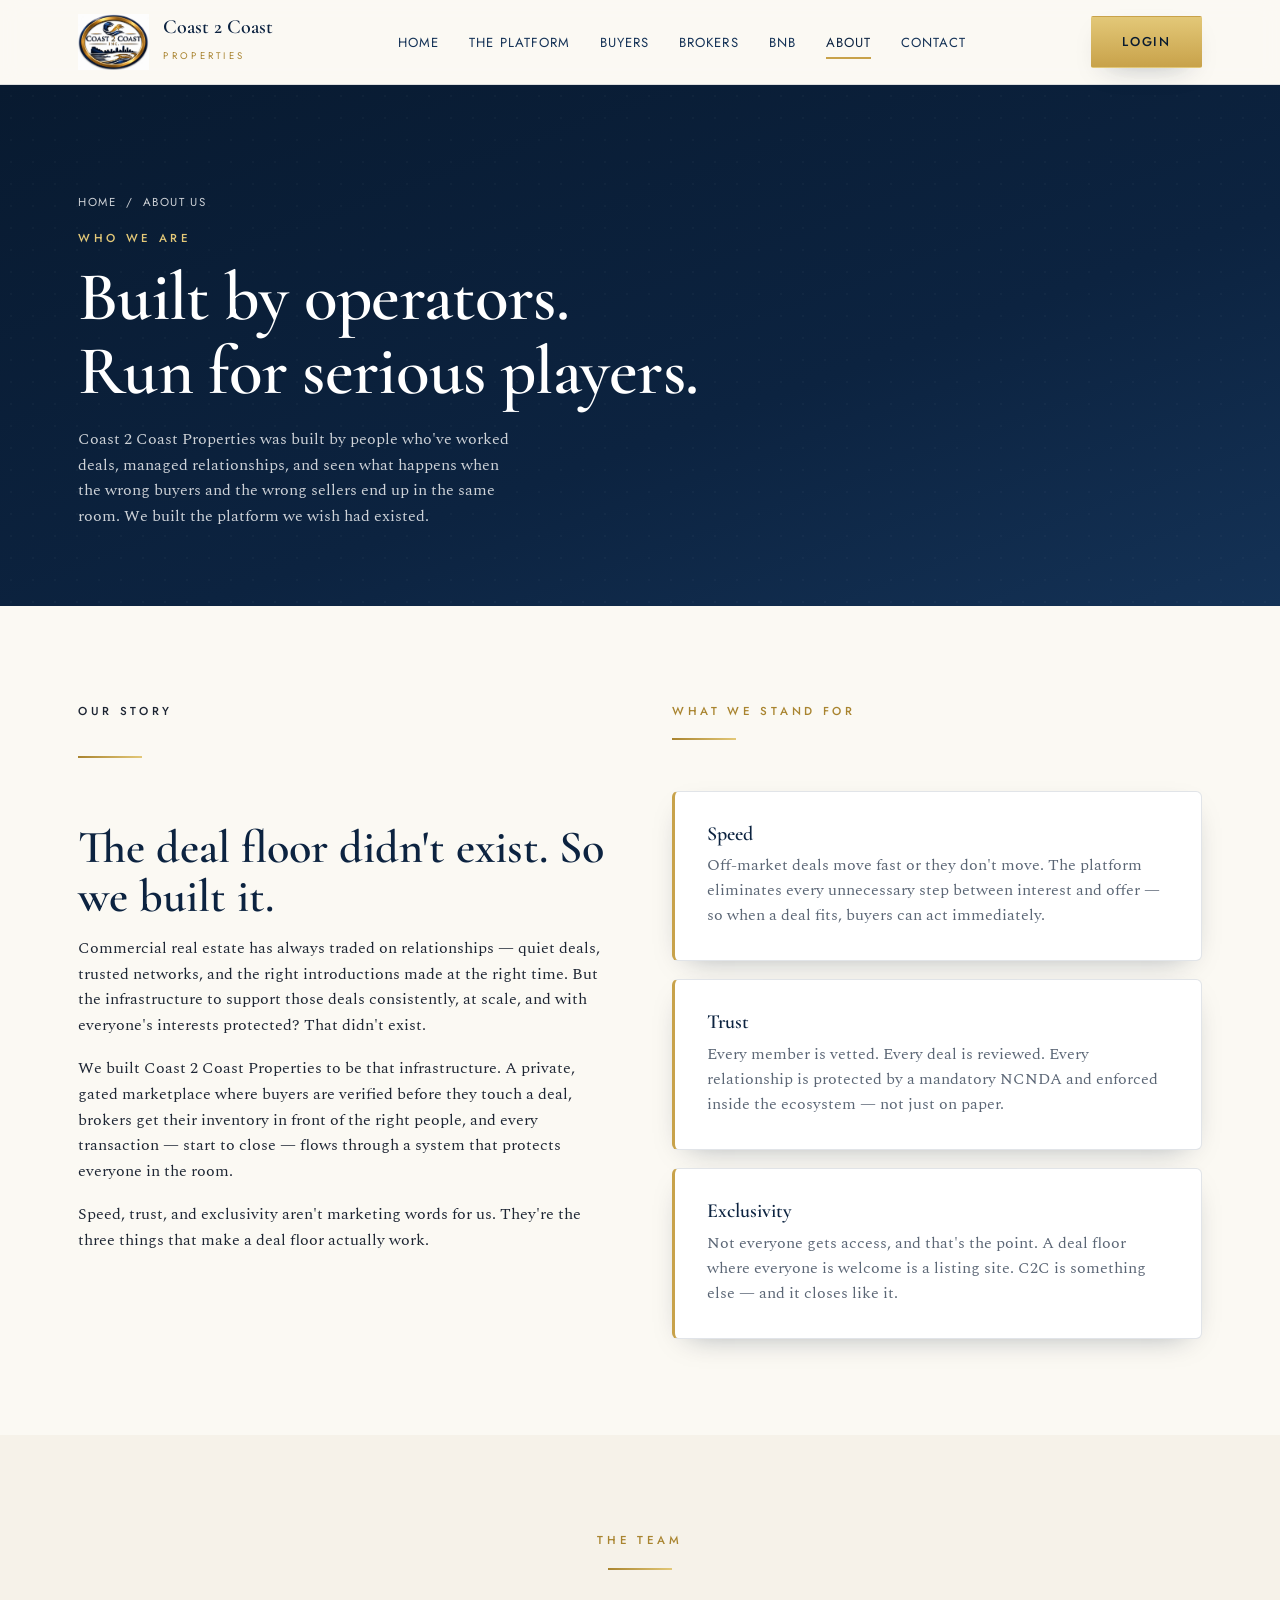
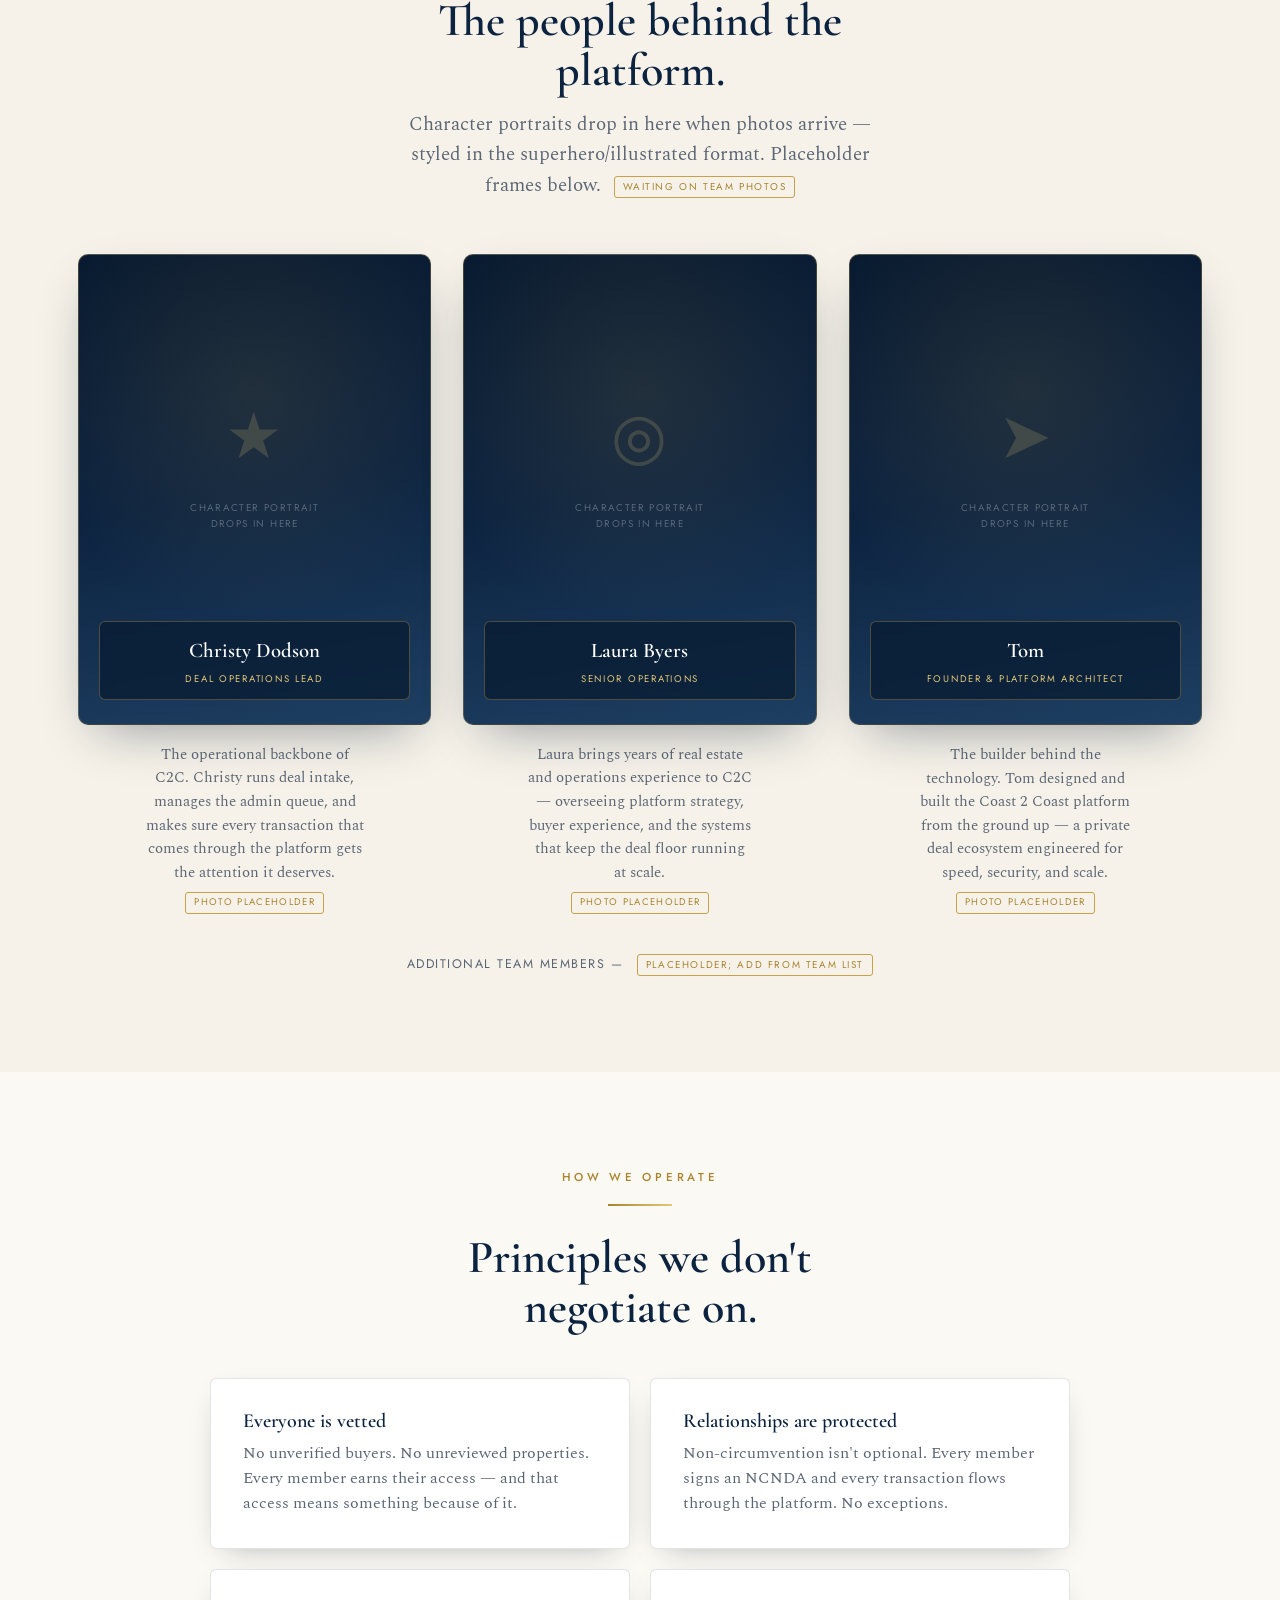
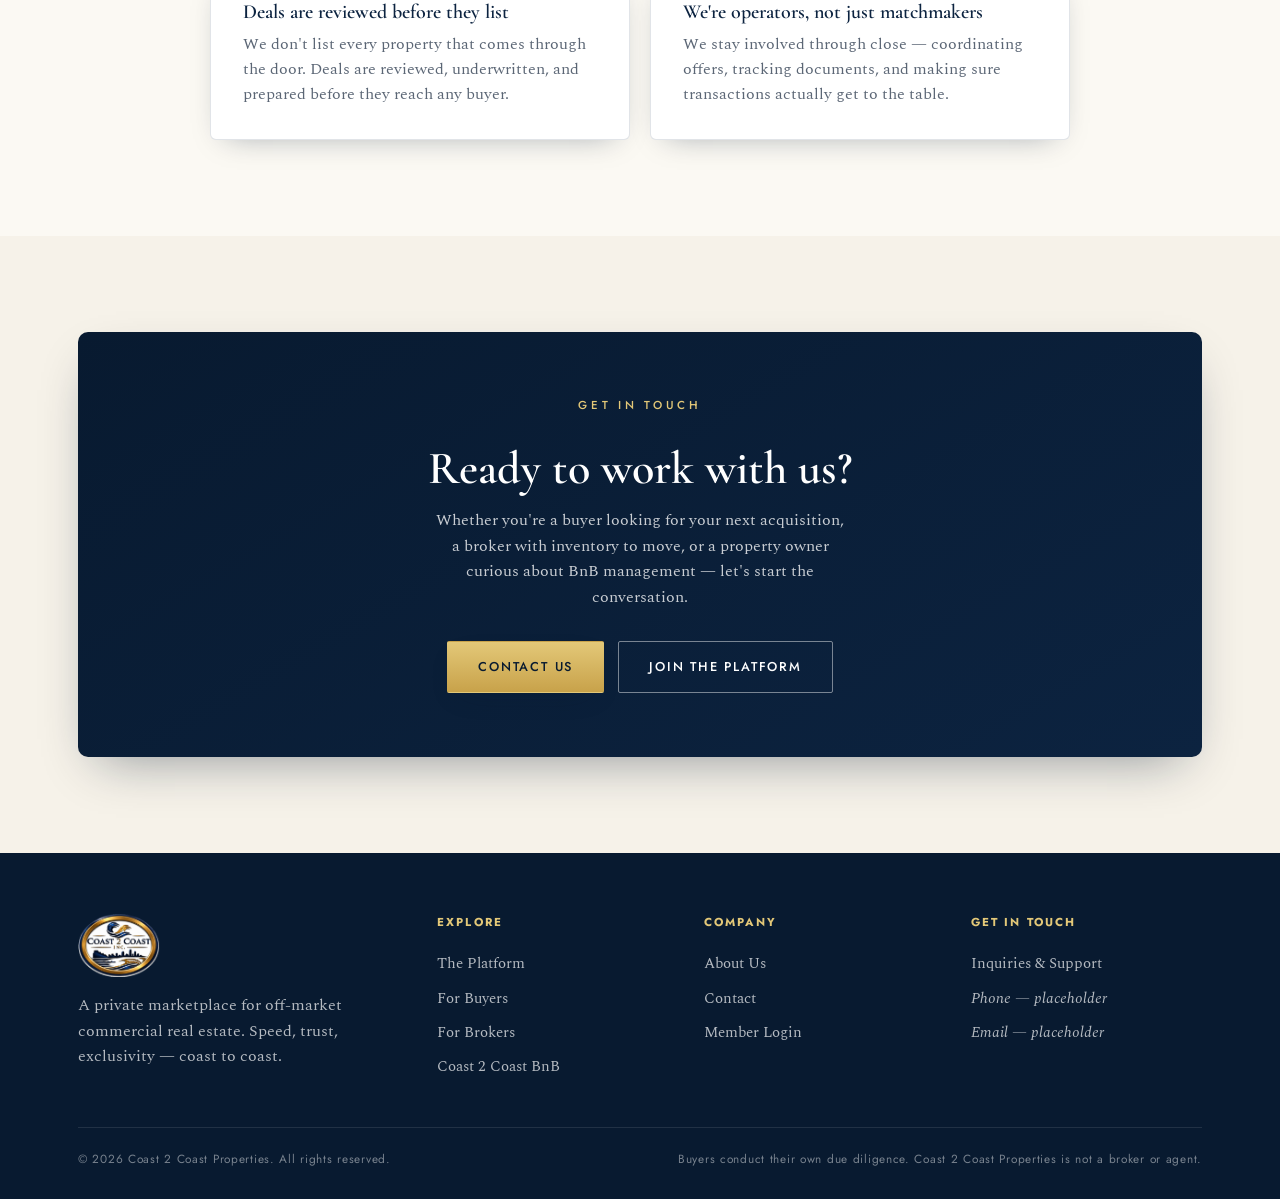
==== about.html @ ff52f73a "Initial commit — C2C marketing site (7 pages) + InterServer deploy workflow" ====
<!DOCTYPE html>
<html lang="en">
<head>
<meta charset="UTF-8">
<meta name="viewport" content="width=device-width, initial-scale=1.0">
<title>About Us — Coast 2 Coast Properties</title>
<meta name="description" content="Meet the team behind Coast 2 Coast Properties — experienced operators who've built a private deal ecosystem for serious commercial real estate buyers and brokers.">
<link rel="preconnect" href="https://fonts.googleapis.com">
<link rel="preconnect" href="https://fonts.gstatic.com" crossorigin>
<link href="https://fonts.googleapis.com/css2?family=Cormorant+Garamond:wght@500;600;700&family=Spectral:wght@400;500;600&family=Jost:wght@400;500;600&display=swap" rel="stylesheet">
<link rel="stylesheet" href="assets/css/style.css">
<link rel="icon" href="assets/img/logo.png">
<style>
  /* superhero portrait frames */
  .heroes{display:grid;grid-template-columns:repeat(3,1fr);gap:32px;margin-top:52px}
  .hero-card{text-align:center}
  .hero-card .frame{
    aspect-ratio:.75;
    border-radius:10px;
    background:linear-gradient(170deg,var(--navy-900) 0%,var(--navy) 50%,#1e3f62 100%);
    border:1px solid rgba(200,162,74,.3);
    box-shadow:var(--shadow);
    display:flex;flex-direction:column;align-items:center;justify-content:flex-end;
    padding:24px 20px;
    position:relative;overflow:hidden;margin-bottom:18px;
  }
  .hero-card .frame::before{
    content:"";position:absolute;inset:0;
    background:radial-gradient(circle at 50% 30%,rgba(200,162,74,.12),transparent 60%);
  }
  .hero-card .frame .silhouette{
    position:absolute;top:0;left:0;right:0;bottom:60px;
    display:flex;align-items:center;justify-content:center;
    font-family:var(--sans);text-transform:uppercase;letter-spacing:.14em;
    font-size:.62rem;color:rgba(255,255,255,.28);
    flex-direction:column;gap:10px;
  }
  .hero-card .frame .silhouette .icon{
    font-size:4rem;opacity:.18;
    font-family:var(--display);color:var(--gold-bright);
  }
  .hero-card .frame .nameplate{
    position:relative;z-index:2;
    background:rgba(8,26,48,.7);border:1px solid rgba(200,162,74,.35);
    border-radius:6px;padding:12px 18px;width:100%;
    backdrop-filter:blur(6px);
  }
  .hero-card .frame .nameplate .hname{
    font-family:var(--display);font-size:1.3rem;color:#fff;font-weight:600;
  }
  .hero-card .frame .nameplate .htitle{
    font-family:var(--sans);text-transform:uppercase;letter-spacing:.18em;
    font-size:.6rem;color:var(--gold-bright);margin-top:4px;
  }
  .hero-card .bio{font-size:.95rem;color:var(--muted);line-height:1.55;max-width:28ch;margin:0 auto}
  .ph-note{display:inline-block;font-family:var(--sans);font-size:.6rem;letter-spacing:.14em;text-transform:uppercase;color:var(--gold-deep);border:1px solid var(--gold);border-radius:3px;padding:2px 8px;margin-top:8px}
  @media(max-width:880px){.heroes{grid-template-columns:1fr}}
</style>
</head>
<body>

<!-- ============ TOP BAR ============ -->
<header class="topbar">
  <div class="container nav">
    <a class="brand" href="index.html">
      <img src="assets/img/logo.png" alt="Coast 2 Coast Properties">
      <span>
        <span class="bname">Coast 2 Coast</span><br>
        <span class="bsub">Properties</span>
      </span>
    </a>
    <nav class="menu" id="menu">
      <a href="index.html">Home</a>
      <a href="platform.html">The Platform</a>
      <a href="buyers.html">Buyers</a>
      <a href="brokers.html">Brokers</a>
      <a href="bnb.html">BnB</a>
      <a href="about.html" class="active">About</a>
      <a href="contact.html">Contact</a>
    </nav>
    <div class="nav-cta">
      <a href="https://coast2coast.thedealfloor.com" class="btn btn-gold">Login</a>
      <button class="burger" id="burger" aria-label="Menu"><span></span><span></span><span></span></button>
    </div>
  </div>
</header>

<!-- ============ PAGE HERO ============ -->
<section class="page-hero">
  <div class="container">
    <p class="breadcrumb"><a href="index.html">Home</a> &nbsp;/&nbsp; About Us</p>
    <p class="eyebrow" style="margin-top:18px">Who We Are</p>
    <h1>Built by operators.<br>Run for serious players.</h1>
    <p style="max-width:54ch">Coast 2 Coast Properties was built by people who've worked deals, managed relationships, and seen what happens when the wrong buyers and the wrong sellers end up in the same room. We built the platform we wish had existed.</p>
  </div>
</section>

<!-- ============ STORY ============ -->
<section class="section">
  <div class="container">
    <div style="display:grid;grid-template-columns:1fr 1fr;gap:64px;align-items:start">
      <div class="prose">
        <p class="eyebrow">Our Story</p>
        <span class="rule"></span>
        <h2>The deal floor didn't exist. So we built it.</h2>
        <p>Commercial real estate has always traded on relationships — quiet deals, trusted networks, and the right introductions made at the right time. But the infrastructure to support those deals consistently, at scale, and with everyone's interests protected? That didn't exist.</p>
        <p>We built Coast 2 Coast Properties to be that infrastructure. A private, gated marketplace where buyers are verified before they touch a deal, brokers get their inventory in front of the right people, and every transaction — start to close — flows through a system that protects everyone in the room.</p>
        <p>Speed, trust, and exclusivity aren't marketing words for us. They're the three things that make a deal floor actually work.</p>
      </div>
      <div>
        <p class="eyebrow">What We Stand For</p>
        <span class="rule"></span>
        <div style="display:grid;gap:18px;margin-top:24px">
          <div class="card" style="border-left:3px solid var(--gold)">
            <h3>Speed</h3>
            <p style="color:var(--muted)">Off-market deals move fast or they don't move. The platform eliminates every unnecessary step between interest and offer — so when a deal fits, buyers can act immediately.</p>
          </div>
          <div class="card" style="border-left:3px solid var(--gold)">
            <h3>Trust</h3>
            <p style="color:var(--muted)">Every member is vetted. Every deal is reviewed. Every relationship is protected by a mandatory NCNDA and enforced inside the ecosystem — not just on paper.</p>
          </div>
          <div class="card" style="border-left:3px solid var(--gold)">
            <h3>Exclusivity</h3>
            <p style="color:var(--muted)">Not everyone gets access, and that's the point. A deal floor where everyone is welcome is a listing site. C2C is something else — and it closes like it.</p>
          </div>
        </div>
      </div>
    </div>
  </div>
</section>

<!-- ============ TEAM ============ -->
<section class="section tint">
  <div class="container">
    <div class="section-head center">
      <p class="eyebrow">The Team</p>
      <span class="rule"></span>
      <h2>The people behind the platform.</h2>
      <p class="lede" style="margin:14px auto 0">Character portraits drop in here when photos arrive — styled in the superhero/illustrated format. Placeholder frames below. <span class="ph">Waiting on team photos</span></p>
    </div>

    <div class="heroes">

      <!-- CHRISTY -->
      <div class="hero-card">
        <div class="frame">
          <div class="silhouette">
            <div class="icon">&#9733;</div>
            Character portrait<br>drops in here
          </div>
          <div class="nameplate">
            <div class="hname">Christy Dodson</div>
            <div class="htitle">Deal Operations Lead</div>
          </div>
        </div>
        <p class="bio">The operational backbone of C2C. Christy runs deal intake, manages the admin queue, and makes sure every transaction that comes through the platform gets the attention it deserves.</p>
        <span class="ph-note">Photo placeholder</span>
      </div>

      <!-- LAURA -->
      <div class="hero-card">
        <div class="frame">
          <div class="silhouette">
            <div class="icon">&#9678;</div>
            Character portrait<br>drops in here
          </div>
          <div class="nameplate">
            <div class="hname">Laura Byers</div>
            <div class="htitle">Senior Operations</div>
          </div>
        </div>
        <p class="bio">Laura brings years of real estate and operations experience to C2C — overseeing platform strategy, buyer experience, and the systems that keep the deal floor running at scale.</p>
        <span class="ph-note">Photo placeholder</span>
      </div>

      <!-- TOM -->
      <div class="hero-card">
        <div class="frame">
          <div class="silhouette">
            <div class="icon">&#10148;</div>
            Character portrait<br>drops in here
          </div>
          <div class="nameplate">
            <div class="hname">Tom</div>
            <div class="htitle">Founder &amp; Platform Architect</div>
          </div>
        </div>
        <p class="bio">The builder behind the technology. Tom designed and built the Coast 2 Coast platform from the ground up — a private deal ecosystem engineered for speed, security, and scale.</p>
        <span class="ph-note">Photo placeholder</span>
      </div>

    </div>

    <p style="text-align:center;margin-top:40px;font-family:var(--sans);font-size:.78rem;letter-spacing:.12em;text-transform:uppercase;color:var(--muted)">Additional team members — <span class="ph">placeholder; add from team list</span></p>
  </div>
</section>

<!-- ============ PHILOSOPHY ============ -->
<section class="section">
  <div class="container">
    <div class="section-head center">
      <p class="eyebrow">How We Operate</p>
      <span class="rule"></span>
      <h2>Principles we don't negotiate on.</h2>
    </div>
    <div style="display:grid;grid-template-columns:repeat(2,1fr);gap:20px;max-width:860px;margin:46px auto 0">
      <div class="card">
        <h3>Everyone is vetted</h3>
        <p style="color:var(--muted)">No unverified buyers. No unreviewed properties. Every member earns their access — and that access means something because of it.</p>
      </div>
      <div class="card">
        <h3>Relationships are protected</h3>
        <p style="color:var(--muted)">Non-circumvention isn't optional. Every member signs an NCNDA and every transaction flows through the platform. No exceptions.</p>
      </div>
      <div class="card">
        <h3>Deals are reviewed before they list</h3>
        <p style="color:var(--muted)">We don't list every property that comes through the door. Deals are reviewed, underwritten, and prepared before they reach any buyer.</p>
      </div>
      <div class="card">
        <h3>We're operators, not just matchmakers</h3>
        <p style="color:var(--muted)">We stay involved through close — coordinating offers, tracking documents, and making sure transactions actually get to the table.</p>
      </div>
    </div>
  </div>
</section>

<!-- ============ CTA ============ -->
<section class="section tint">
  <div class="container">
    <div class="cta-band">
      <p class="eyebrow" style="color:var(--gold-bright)">Get In Touch</p>
      <h2>Ready to work with us?</h2>
      <p>Whether you're a buyer looking for your next acquisition, a broker with inventory to move, or a property owner curious about BnB management — let's start the conversation.</p>
      <div style="display:flex;gap:14px;justify-content:center;flex-wrap:wrap;margin-top:30px">
        <a href="contact.html" class="btn btn-gold">Contact Us</a>
        <a href="https://coast2coast.thedealfloor.com" class="btn btn-ghost">Join the Platform</a>
      </div>
    </div>
  </div>
</section>

<!-- ============ FOOTER ============ -->
<footer class="footer">
  <div class="container">
    <div class="cols">
      <div>
        <img src="assets/img/logo_transparent.png" alt="Coast 2 Coast Properties">
        <p style="max-width:34ch">A private marketplace for off-market commercial real estate. Speed, trust, exclusivity — coast to coast.</p>
      </div>
      <div>
        <h4>Explore</h4>
        <a href="platform.html">The Platform</a>
        <a href="buyers.html">For Buyers</a>
        <a href="brokers.html">For Brokers</a>
        <a href="bnb.html">Coast 2 Coast BnB</a>
      </div>
      <div>
        <h4>Company</h4>
        <a href="about.html">About Us</a>
        <a href="contact.html">Contact</a>
        <a href="https://coast2coast.thedealfloor.com">Member Login</a>
      </div>
      <div>
        <h4>Get In Touch</h4>
        <a href="contact.html">Inquiries &amp; Support</a>
        <a href="#" class="ph-link"><em>Phone &mdash; placeholder</em></a>
        <a href="#" class="ph-link"><em>Email &mdash; placeholder</em></a>
      </div>
    </div>
    <div class="fine">
      <span>&copy; 2026 Coast 2 Coast Properties. All rights reserved.</span>
      <span>Buyers conduct their own due diligence. Coast 2 Coast Properties is not a broker or agent.</span>
    </div>
  </div>
</footer>

<script>
  const b=document.getElementById('burger'),m=document.getElementById('menu');
  b&&b.addEventListener('click',()=>m.classList.toggle('open'));
</script>
</body>
</html>
---- assets/css/style.css ----
/* ============================================================
   Coast 2 Coast Properties — shared stylesheet
   Palette + system pulled from the crest logo (navy + gold)
   ============================================================ */

:root{
  --navy:#0c2340;          /* deep crest navy */
  --navy-700:#143256;
  --navy-900:#081a30;
  --gold:#c8a24a;          /* metallic gold */
  --gold-bright:#e3c878;
  --gold-deep:#a9842f;
  --cream:#f6f2e9;         /* warm off-white */
  --cream-2:#fbf9f3;
  --ink:#1d2533;
  --muted:#5b6675;
  --line:rgba(12,35,64,.12);
  --white:#ffffff;

  --display:"Cormorant Garamond", Georgia, serif;
  --body:"Spectral", Georgia, "Times New Roman", serif;
  --sans:"Jost", "Century Gothic", system-ui, sans-serif; /* eyebrows, nav, buttons */

  --maxw:1180px;
  --shadow:0 20px 50px -20px rgba(8,26,48,.45);
  --shadow-sm:0 10px 30px -16px rgba(8,26,48,.4);
}

*{box-sizing:border-box;margin:0;padding:0}
html{scroll-behavior:smooth}
body{
  font-family:var(--body);
  color:var(--ink);
  background:var(--cream-2);
  line-height:1.6;
  -webkit-font-smoothing:antialiased;
}
img{max-width:100%;display:block}
a{color:inherit;text-decoration:none}

.container{max-width:var(--maxw);margin:0 auto;padding:0 28px}
.eyebrow{
  font-family:var(--sans);
  text-transform:uppercase;
  letter-spacing:.32em;
  font-size:.72rem;
  font-weight:500;
  color:var(--gold-deep);
}
h1,h2,h3{font-family:var(--display);font-weight:600;line-height:1.08;color:var(--navy)}
h1{font-size:clamp(2.6rem,5.4vw,4.4rem);letter-spacing:-.01em}
h2{font-size:clamp(2rem,3.6vw,3rem)}
h3{font-size:1.5rem}
.lede{font-size:1.2rem;color:var(--muted);max-width:60ch}

/* gold hairline divider */
.rule{display:inline-block;width:64px;height:2px;background:linear-gradient(90deg,var(--gold-deep),var(--gold-bright));margin:18px 0}

/* ---------- buttons ---------- */
.btn{
  font-family:var(--sans);
  text-transform:uppercase;
  letter-spacing:.14em;
  font-size:.8rem;
  font-weight:500;
  display:inline-flex;align-items:center;gap:.6em;
  padding:15px 30px;
  border-radius:2px;
  border:1px solid transparent;
  cursor:pointer;
  transition:.25s ease;
}
.btn-gold{background:linear-gradient(180deg,var(--gold-bright),var(--gold));color:var(--navy-900);box-shadow:var(--shadow-sm)}
.btn-gold:hover{transform:translateY(-2px);box-shadow:0 16px 34px -14px rgba(168,132,47,.7)}
.btn-ghost{border-color:rgba(255,255,255,.45);color:#fff}
.btn-ghost:hover{border-color:var(--gold-bright);color:var(--gold-bright)}
.btn-navy{background:var(--navy);color:#fff}
.btn-navy:hover{background:var(--navy-700);transform:translateY(-2px)}
.btn-outline{border-color:var(--navy);color:var(--navy)}
.btn-outline:hover{background:var(--navy);color:#fff}

/* ---------- top bar / nav ---------- */
.topbar{
  position:sticky;top:0;z-index:50;
  background:rgba(251,249,243,.92);
  backdrop-filter:blur(10px);
  border-bottom:1px solid var(--line);
}
.nav{display:flex;align-items:center;justify-content:space-between;height:84px}
.brand{display:flex;align-items:center;gap:14px}
.brand img{height:56px;width:auto}
.brand .bname{font-family:var(--display);font-size:1.25rem;color:var(--navy);font-weight:600;line-height:1}
.brand .bsub{font-family:var(--sans);font-size:.6rem;letter-spacing:.34em;text-transform:uppercase;color:var(--gold-deep)}
.menu{display:flex;align-items:center;gap:30px;font-family:var(--sans);font-size:.82rem;letter-spacing:.08em;text-transform:uppercase}
.menu a{color:var(--navy-700);padding:6px 0;position:relative;transition:.2s}
.menu a::after{content:"";position:absolute;left:0;bottom:0;width:0;height:2px;background:var(--gold);transition:.25s}
.menu a:hover{color:var(--navy)}
.menu a:hover::after,.menu a.active::after{width:100%}
.menu a.active{color:var(--navy)}
.nav-cta{display:flex;align-items:center;gap:14px}
.burger{display:none;flex-direction:column;gap:5px;background:none;border:0;cursor:pointer;padding:8px}
.burger span{width:26px;height:2px;background:var(--navy)}

/* ---------- hero ---------- */
.hero{
  position:relative;
  background:
    radial-gradient(1100px 500px at 70% -10%, rgba(200,162,74,.18), transparent 60%),
    linear-gradient(160deg,var(--navy-900),var(--navy) 55%,var(--navy-700));
  color:#fff;overflow:hidden;
}
.hero::after{ /* faint wave/grain texture line */
  content:"";position:absolute;inset:0;
  background-image:radial-gradient(rgba(255,255,255,.05) 1px,transparent 1px);
  background-size:22px 22px;opacity:.5;pointer-events:none;
}
.hero .container{position:relative;z-index:2;padding-top:104px;padding-bottom:110px}
.hero .eyebrow{color:var(--gold-bright)}
.hero h1{color:#fff;max-width:16ch}
.hero h1 .accent{color:var(--gold-bright)}
.hero p{color:rgba(255,255,255,.82);font-size:1.22rem;max-width:54ch;margin-top:22px}
.hero-cta{display:flex;gap:16px;margin-top:38px;flex-wrap:wrap}
.hero-meta{margin-top:54px;display:flex;gap:42px;flex-wrap:wrap;border-top:1px solid rgba(255,255,255,.14);padding-top:28px}
.hero-meta .stat .n{font-family:var(--display);font-size:2.3rem;color:var(--gold-bright);line-height:1}
.hero-meta .stat .l{font-family:var(--sans);text-transform:uppercase;letter-spacing:.18em;font-size:.66rem;color:rgba(255,255,255,.6);margin-top:8px}

/* reveal-on-load stagger */
.reveal{opacity:0;transform:translateY(18px);animation:rise .7s ease forwards}
@keyframes rise{to{opacity:1;transform:none}}
.d1{animation-delay:.05s}.d2{animation-delay:.16s}.d3{animation-delay:.28s}.d4{animation-delay:.4s}.d5{animation-delay:.52s}

/* ---------- generic section ---------- */
.section{padding:96px 0}
.section.tint{background:var(--cream)}
.section-head{max-width:62ch}
.section-head.center{margin:0 auto;text-align:center}

/* ---------- two-path cards (buyers / brokers) ---------- */
.paths{display:grid;grid-template-columns:1fr 1fr;gap:26px;margin-top:46px}
.path{
  background:#fff;border:1px solid var(--line);border-radius:6px;padding:40px 36px;
  box-shadow:var(--shadow-sm);position:relative;overflow:hidden;transition:.3s;
}
.path::before{content:"";position:absolute;top:0;left:0;width:100%;height:4px;background:linear-gradient(90deg,var(--gold-deep),var(--gold-bright))}
.path:hover{transform:translateY(-4px);box-shadow:var(--shadow)}
.path h3{margin-bottom:10px}
.path p{color:var(--muted);margin-bottom:24px}

/* ---------- feature grid ---------- */
.grid-3{display:grid;grid-template-columns:repeat(3,1fr);gap:24px;margin-top:48px}
.card{background:#fff;border:1px solid var(--line);border-radius:6px;padding:32px;box-shadow:var(--shadow-sm)}
.card .ic{width:46px;height:46px;border-radius:50%;display:grid;place-items:center;background:var(--navy);color:var(--gold-bright);font-family:var(--display);font-size:1.3rem;margin-bottom:18px}
.card h3{font-size:1.25rem;margin-bottom:8px}
.card p{color:var(--muted);font-size:.98rem}

/* ---------- BnB split band ---------- */
.split{display:grid;grid-template-columns:1.05fr .95fr;gap:0;align-items:stretch;border-radius:8px;overflow:hidden;box-shadow:var(--shadow);margin-top:10px}
.split .copy{background:#fff;padding:56px 50px}
.split .visual{background:linear-gradient(150deg,var(--navy),var(--navy-700));color:#fff;padding:56px 50px;display:flex;flex-direction:column;justify-content:center}
.split .visual .eyebrow{color:var(--gold-bright)}
.split .visual h2{color:#fff}
.placeholder-logo{border:1px dashed rgba(255,255,255,.3);border-radius:6px;padding:26px;text-align:center;font-family:var(--sans);text-transform:uppercase;letter-spacing:.2em;font-size:.7rem;color:rgba(255,255,255,.6);margin-bottom:26px}

/* ---------- video placeholder ---------- */
.video-frame{
  position:relative;border-radius:8px;overflow:hidden;aspect-ratio:16/9;
  background:linear-gradient(150deg,var(--navy-900),var(--navy-700));
  display:grid;place-items:center;box-shadow:var(--shadow);border:1px solid rgba(255,255,255,.06);
}
.video-frame .play{width:84px;height:84px;border-radius:50%;background:rgba(255,255,255,.1);border:1px solid var(--gold-bright);display:grid;place-items:center;transition:.3s}
.video-frame:hover .play{background:var(--gold);transform:scale(1.06)}
.video-frame .play::after{content:"";border-left:22px solid var(--gold-bright);border-top:14px solid transparent;border-bottom:14px solid transparent;margin-left:6px}
.video-frame:hover .play::after{border-left-color:var(--navy-900)}
.video-frame .tag{position:absolute;bottom:16px;left:18px;font-family:var(--sans);text-transform:uppercase;letter-spacing:.18em;font-size:.64rem;color:rgba(255,255,255,.65)}

/* ---------- testimonials ---------- */
.quotes{display:grid;grid-template-columns:repeat(2,1fr);gap:24px;margin-top:46px}
.quote{background:#fff;border:1px solid var(--line);border-left:3px solid var(--gold);border-radius:4px;padding:32px 34px;box-shadow:var(--shadow-sm)}
.quote p{font-family:var(--display);font-size:1.35rem;color:var(--navy);line-height:1.4;margin-bottom:18px}
.quote .who{font-family:var(--sans);text-transform:uppercase;letter-spacing:.16em;font-size:.7rem;color:var(--muted)}
.quote.is-placeholder{border-left-color:var(--line);background:repeating-linear-gradient(135deg,#fff,#fff 12px,#faf7ef 12px,#faf7ef 24px)}
.quote.is-placeholder p{color:var(--muted);font-style:italic}

/* ---------- team ---------- */
.team{display:grid;grid-template-columns:repeat(3,1fr);gap:28px;margin-top:48px}
.member{text-align:center}
.member .portrait{aspect-ratio:1;border-radius:8px;background:linear-gradient(160deg,var(--navy),var(--navy-700));display:grid;place-items:center;color:rgba(255,255,255,.4);font-family:var(--sans);text-transform:uppercase;letter-spacing:.18em;font-size:.66rem;border:1px solid var(--line);box-shadow:var(--shadow-sm);margin-bottom:16px}
.member h3{font-size:1.25rem;margin-bottom:2px}
.member .role{font-family:var(--sans);text-transform:uppercase;letter-spacing:.16em;font-size:.68rem;color:var(--gold-deep)}

/* ---------- CTA band ---------- */
.cta-band{background:linear-gradient(150deg,var(--navy-900),var(--navy));color:#fff;border-radius:10px;padding:64px 56px;text-align:center;box-shadow:var(--shadow);position:relative;overflow:hidden}
.cta-band h2{color:#fff;margin-bottom:14px}
.cta-band p{color:rgba(255,255,255,.78);max-width:52ch;margin:0 auto 30px}

/* ---------- forms ---------- */
.form{display:grid;gap:18px;max-width:560px}
.field{display:grid;gap:7px}
.field label{font-family:var(--sans);text-transform:uppercase;letter-spacing:.14em;font-size:.7rem;color:var(--navy-700)}
.field input,.field textarea,.field select{
  font-family:var(--body);font-size:1rem;padding:13px 15px;border:1px solid var(--line);
  border-radius:4px;background:#fff;color:var(--ink);transition:.2s;
}
.field input:focus,.field textarea:focus,.field select:focus{outline:none;border-color:var(--gold);box-shadow:0 0 0 3px rgba(200,162,74,.18)}
.form-note{font-size:.85rem;color:var(--muted)}

/* ---------- footer ---------- */
.footer{background:var(--navy-900);color:rgba(255,255,255,.7);padding:60px 0 30px}
.footer .cols{display:grid;grid-template-columns:1.4fr 1fr 1fr 1fr;gap:36px}
.footer img{height:64px;margin-bottom:16px}
.footer h4{font-family:var(--sans);text-transform:uppercase;letter-spacing:.18em;font-size:.72rem;color:var(--gold-bright);margin-bottom:16px}
.footer a{display:block;padding:5px 0;color:rgba(255,255,255,.7);font-size:.95rem;transition:.2s}
.footer a:hover{color:var(--gold-bright)}
.footer .fine{border-top:1px solid rgba(255,255,255,.1);margin-top:42px;padding-top:22px;display:flex;justify-content:space-between;font-family:var(--sans);font-size:.74rem;letter-spacing:.06em;color:rgba(255,255,255,.45);flex-wrap:wrap;gap:10px}

/* page hero (interior pages) */
.page-hero{background:linear-gradient(160deg,var(--navy-900),var(--navy) 60%,var(--navy-700));color:#fff;padding:90px 0 76px;position:relative;overflow:hidden}
.page-hero::after{content:"";position:absolute;inset:0;background-image:radial-gradient(rgba(255,255,255,.05) 1px,transparent 1px);background-size:22px 22px;opacity:.5}
.page-hero .container{position:relative;z-index:2}
.page-hero .eyebrow{color:var(--gold-bright)}
.page-hero h1{color:#fff;margin-top:12px}
.page-hero p{color:rgba(255,255,255,.8);margin-top:18px}
.breadcrumb{font-family:var(--sans);font-size:.72rem;letter-spacing:.14em;text-transform:uppercase;color:rgba(255,255,255,.55)}
.breadcrumb a:hover{color:var(--gold-bright)}

/* prose blocks */
.prose{max-width:70ch}
.prose p{margin-bottom:18px;color:var(--ink)}
.prose h2{margin:38px 0 14px}
.prose ul{margin:0 0 18px 1.1em;color:var(--ink)}
.prose li{margin-bottom:9px}

/* steps */
.steps{counter-reset:s;display:grid;gap:18px;margin-top:34px}
.step{display:grid;grid-template-columns:auto 1fr;gap:20px;align-items:start;background:#fff;border:1px solid var(--line);border-radius:6px;padding:24px 28px;box-shadow:var(--shadow-sm)}
.step .num{counter-increment:s;width:42px;height:42px;border-radius:50%;background:var(--navy);color:var(--gold-bright);font-family:var(--display);font-size:1.3rem;display:grid;place-items:center}
.step .num::before{content:counter(s)}
.step h3{font-size:1.2rem;margin-bottom:4px}
.step p{color:var(--muted);font-size:.98rem}

/* placeholder inline tag */
.ph{display:inline-block;font-family:var(--sans);font-size:.62rem;letter-spacing:.16em;text-transform:uppercase;color:var(--gold-deep);border:1px solid var(--gold);border-radius:3px;padding:2px 8px;vertical-align:middle;margin-left:8px}

/* ---------- responsive ---------- */
@media(max-width:880px){
  .menu{display:none}
  .burger{display:flex}
  .menu.open{display:flex;position:absolute;top:84px;left:0;right:0;flex-direction:column;background:var(--cream-2);border-bottom:1px solid var(--line);padding:18px 28px;gap:16px}
  .paths,.grid-3,.quotes,.team,.split,.footer .cols{grid-template-columns:1fr}
  .split .copy,.split .visual{padding:40px 32px}
  .hero .container{padding-top:70px;padding-bottom:80px}
  .footer .fine{flex-direction:column}
}
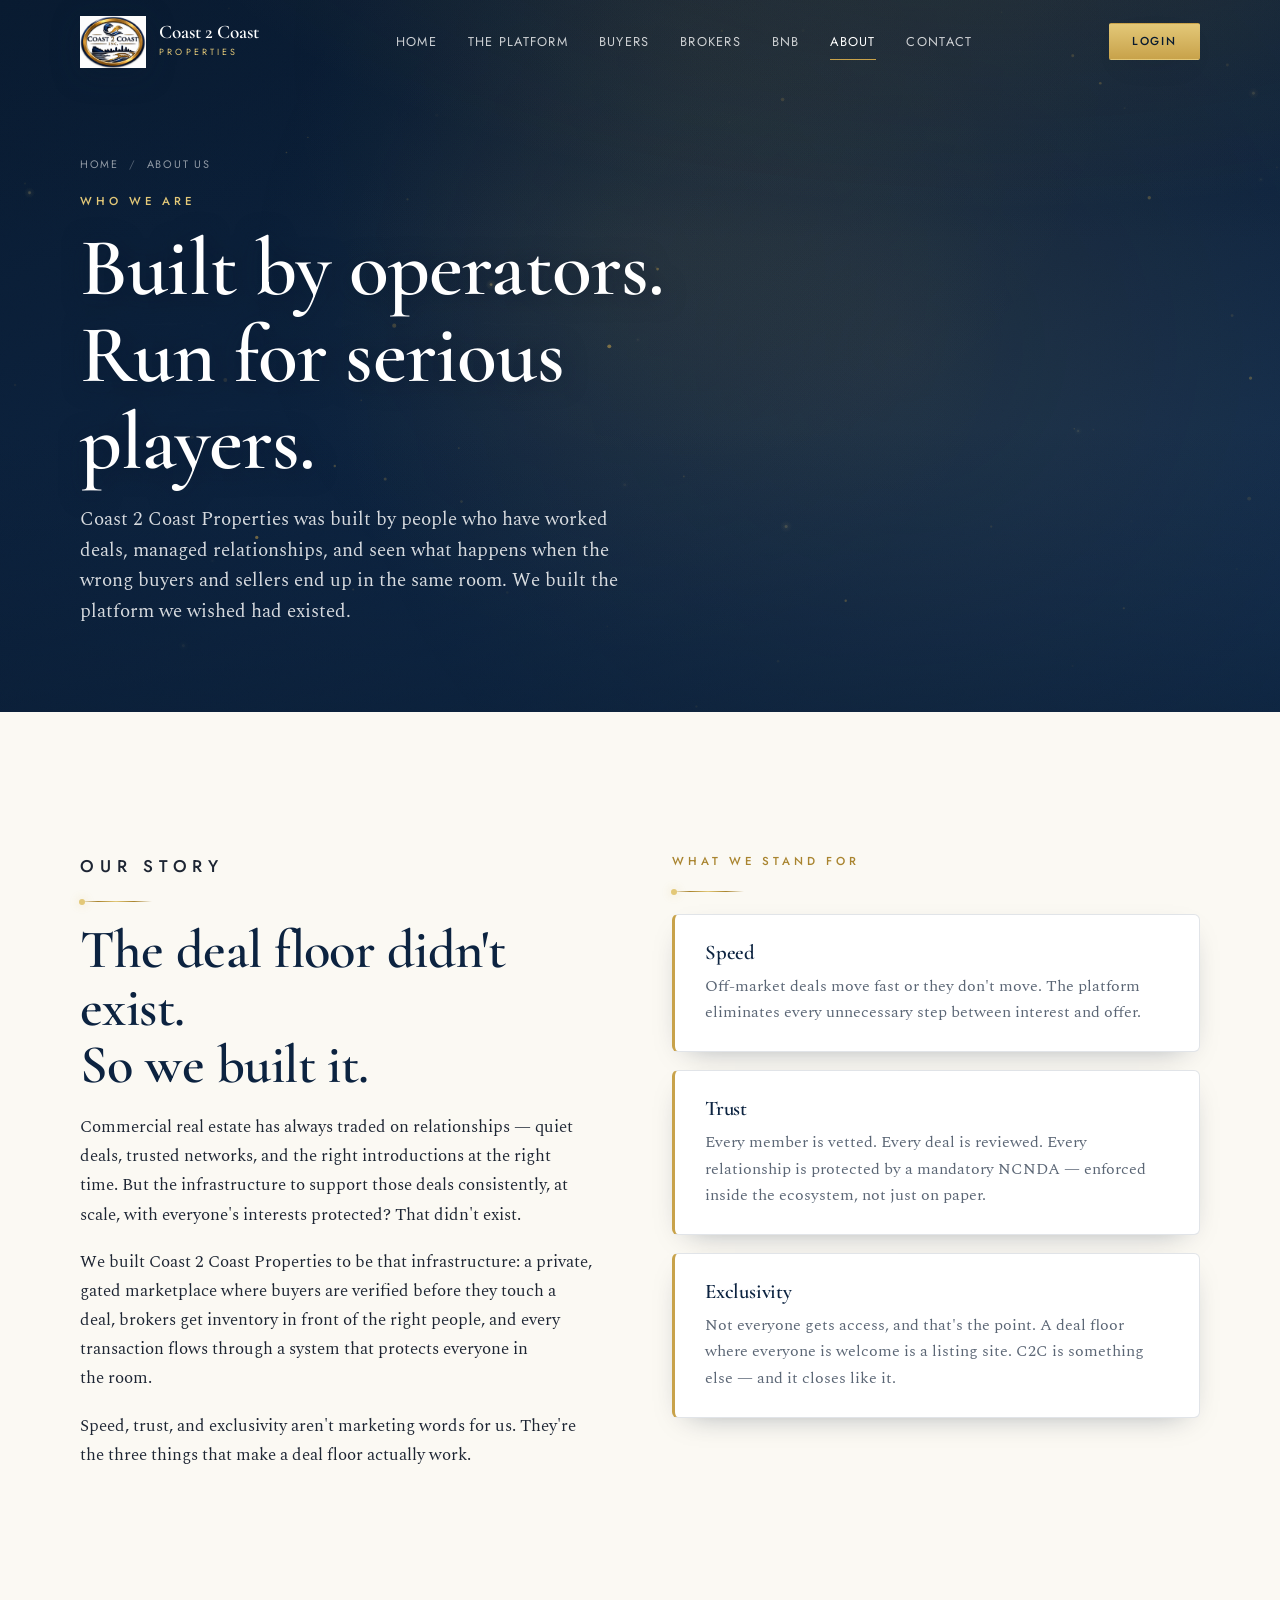
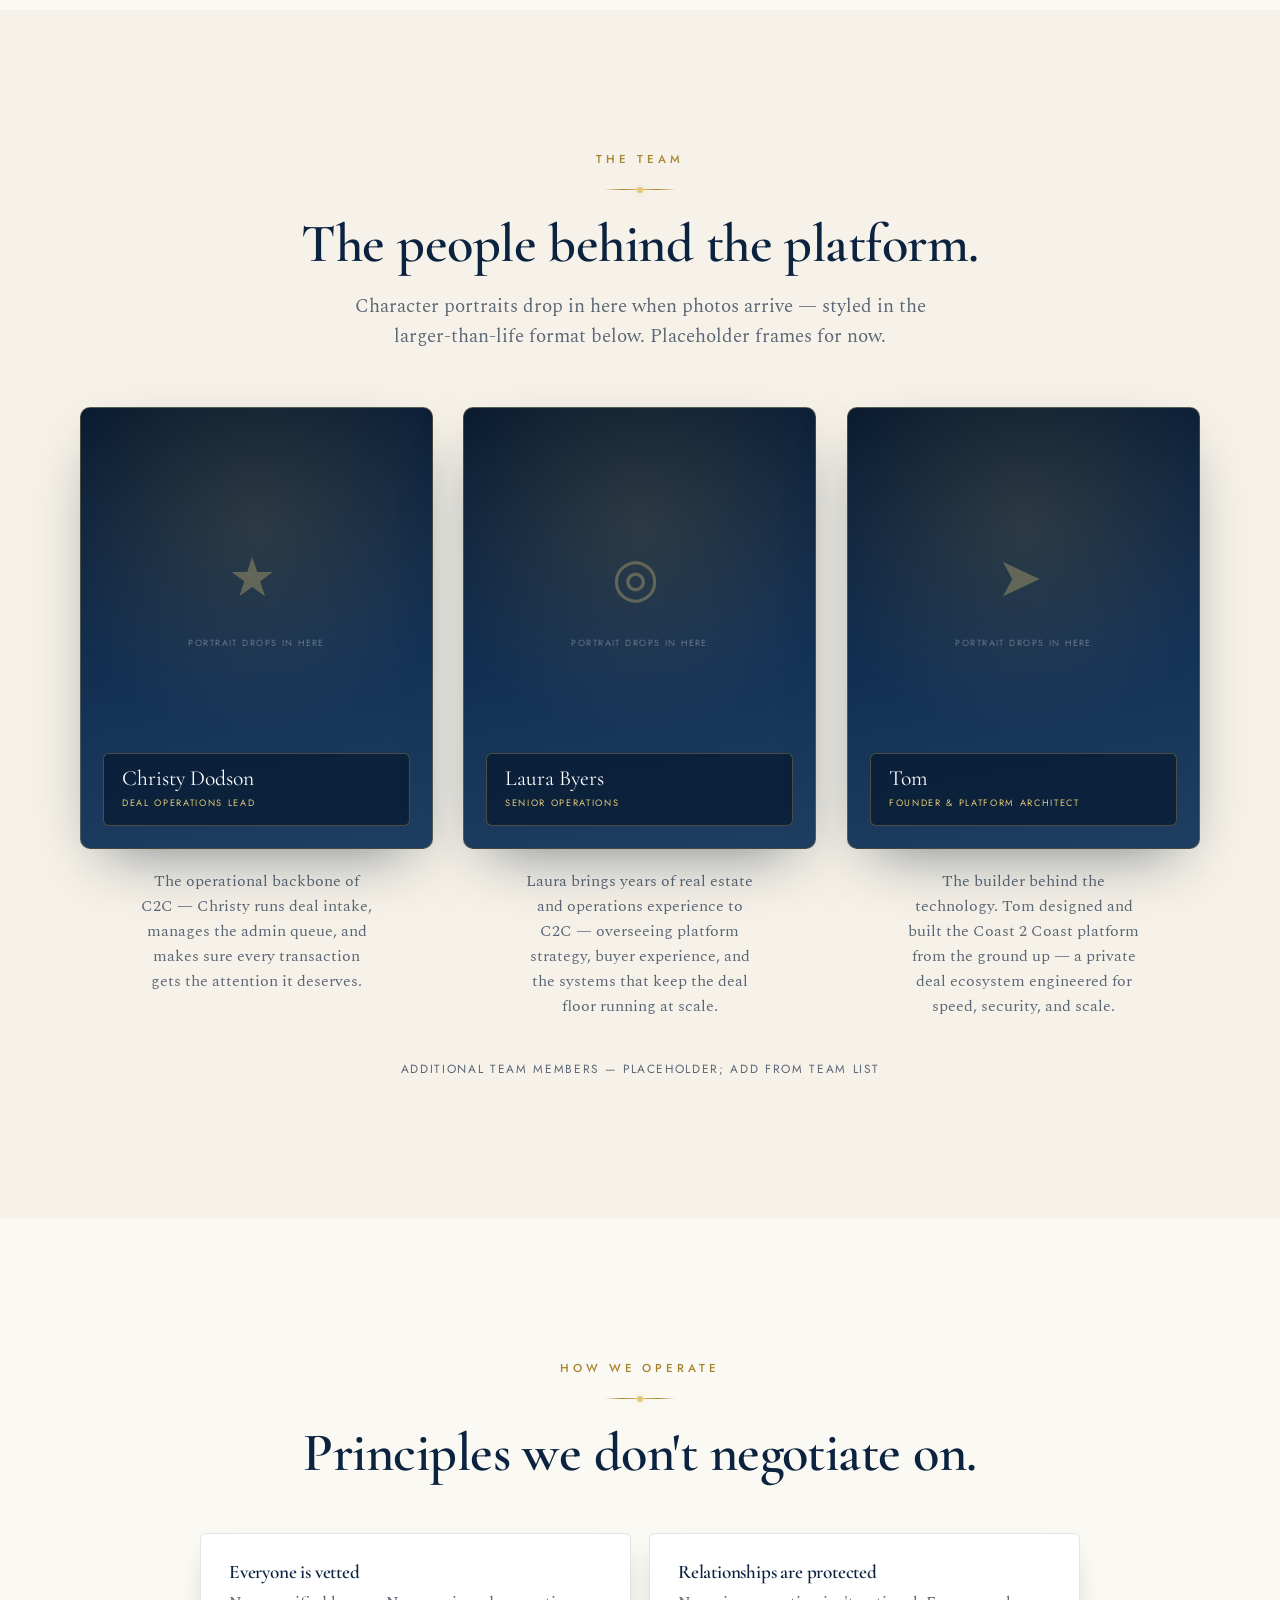
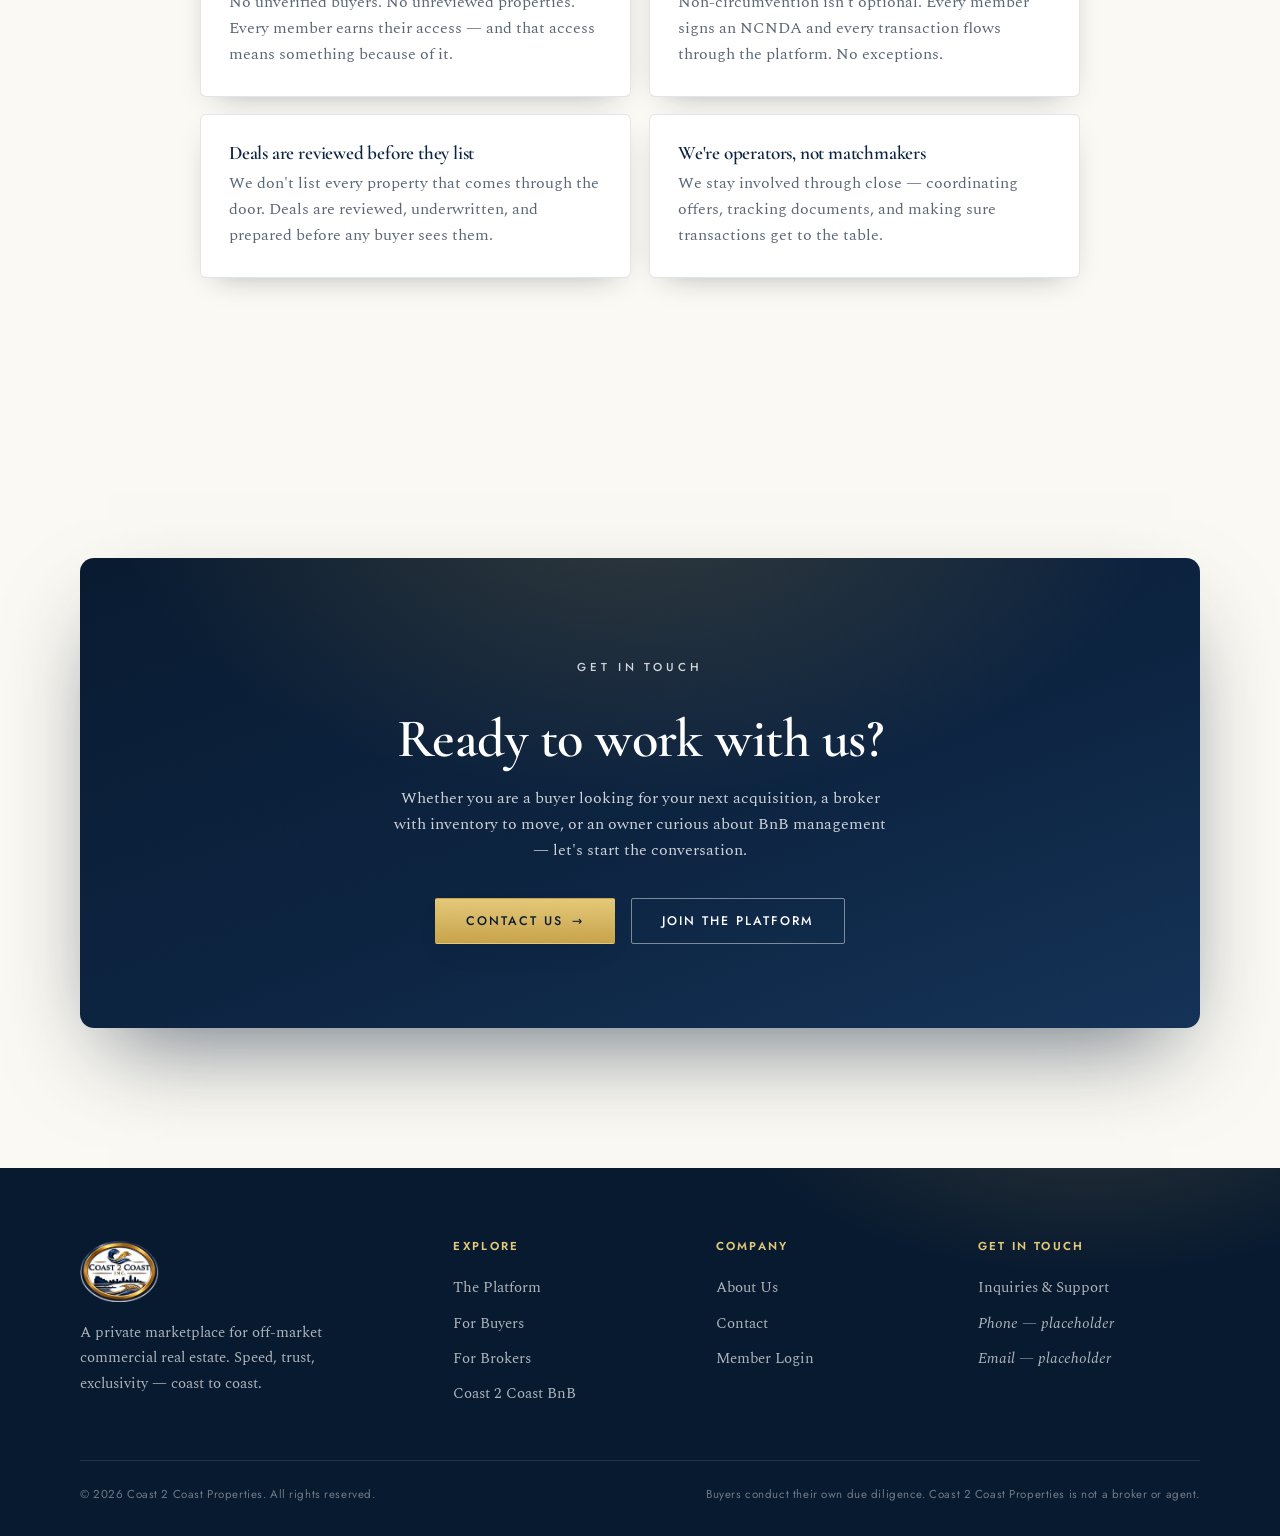
==== commit d3756acc: "Replace site with new Coast 2 Coast design system (split CSS, JS, new imagery)" ====
--- a/about.html
+++ b/about.html
@@ -4,72 +4,24 @@
 <meta charset="UTF-8">
 <meta name="viewport" content="width=device-width, initial-scale=1.0">
 <title>About Us — Coast 2 Coast Properties</title>
-<meta name="description" content="Meet the team behind Coast 2 Coast Properties — experienced operators who've built a private deal ecosystem for serious commercial real estate buyers and brokers.">
+<meta name="description" content="Built by operators who have worked deals and managed relationships. We built the private deal ecosystem we wished had existed.">
+<script>document.documentElement.className+=' js';</script>
 <link rel="preconnect" href="https://fonts.googleapis.com">
 <link rel="preconnect" href="https://fonts.gstatic.com" crossorigin>
-<link href="https://fonts.googleapis.com/css2?family=Cormorant+Garamond:wght@500;600;700&family=Spectral:wght@400;500;600&family=Jost:wght@400;500;600&display=swap" rel="stylesheet">
-<link rel="stylesheet" href="assets/css/style.css">
+<link href="https://fonts.googleapis.com/css2?family=Cormorant+Garamond:ital,wght@0,500;0,600;0,700;1,500;1,600&family=Spectral:ital,wght@0,400;0,500;0,600;1,400&family=Jost:wght@400;500;600&display=swap" rel="stylesheet">
+<link rel="stylesheet" href="css/base.css">
+<link rel="stylesheet" href="css/home.css">
+<link rel="stylesheet" href="css/pages.css">
 <link rel="icon" href="assets/img/logo.png">
-<style>
-  /* superhero portrait frames */
-  .heroes{display:grid;grid-template-columns:repeat(3,1fr);gap:32px;margin-top:52px}
-  .hero-card{text-align:center}
-  .hero-card .frame{
-    aspect-ratio:.75;
-    border-radius:10px;
-    background:linear-gradient(170deg,var(--navy-900) 0%,var(--navy) 50%,#1e3f62 100%);
-    border:1px solid rgba(200,162,74,.3);
-    box-shadow:var(--shadow);
-    display:flex;flex-direction:column;align-items:center;justify-content:flex-end;
-    padding:24px 20px;
-    position:relative;overflow:hidden;margin-bottom:18px;
-  }
-  .hero-card .frame::before{
-    content:"";position:absolute;inset:0;
-    background:radial-gradient(circle at 50% 30%,rgba(200,162,74,.12),transparent 60%);
-  }
-  .hero-card .frame .silhouette{
-    position:absolute;top:0;left:0;right:0;bottom:60px;
-    display:flex;align-items:center;justify-content:center;
-    font-family:var(--sans);text-transform:uppercase;letter-spacing:.14em;
-    font-size:.62rem;color:rgba(255,255,255,.28);
-    flex-direction:column;gap:10px;
-  }
-  .hero-card .frame .silhouette .icon{
-    font-size:4rem;opacity:.18;
-    font-family:var(--display);color:var(--gold-bright);
-  }
-  .hero-card .frame .nameplate{
-    position:relative;z-index:2;
-    background:rgba(8,26,48,.7);border:1px solid rgba(200,162,74,.35);
-    border-radius:6px;padding:12px 18px;width:100%;
-    backdrop-filter:blur(6px);
-  }
-  .hero-card .frame .nameplate .hname{
-    font-family:var(--display);font-size:1.3rem;color:#fff;font-weight:600;
-  }
-  .hero-card .frame .nameplate .htitle{
-    font-family:var(--sans);text-transform:uppercase;letter-spacing:.18em;
-    font-size:.6rem;color:var(--gold-bright);margin-top:4px;
-  }
-  .hero-card .bio{font-size:.95rem;color:var(--muted);line-height:1.55;max-width:28ch;margin:0 auto}
-  .ph-note{display:inline-block;font-family:var(--sans);font-size:.6rem;letter-spacing:.14em;text-transform:uppercase;color:var(--gold-deep);border:1px solid var(--gold);border-radius:3px;padding:2px 8px;margin-top:8px}
-  @media(max-width:880px){.heroes{grid-template-columns:1fr}}
-</style>
 </head>
 <body>
-
-<!-- ============ TOP BAR ============ -->
-<header class="topbar">
-  <div class="container nav">
-    <a class="brand" href="index.html">
-      <img src="assets/img/logo.png" alt="Coast 2 Coast Properties">
-      <span>
-        <span class="bname">Coast 2 Coast</span><br>
-        <span class="bsub">Properties</span>
-      </span>
+<header class="header" id="header">
+  <div class="header__in">
+    <a class="brand" href="index.html" aria-label="Coast 2 Coast Properties — home">
+      <img src="assets/img/logo.png" alt="">
+      <span><span class="brand__name">Coast 2 Coast</span><span class="brand__sub">Properties</span></span>
     </a>
-    <nav class="menu" id="menu">
+    <nav class="nav" id="nav" aria-label="Primary">
       <a href="index.html">Home</a>
       <a href="platform.html">The Platform</a>
       <a href="buyers.html">Buyers</a>
@@ -79,204 +31,104 @@
       <a href="contact.html">Contact</a>
     </nav>
     <div class="nav-cta">
-      <a href="https://coast2coast.thedealfloor.com" class="btn btn-gold">Login</a>
-      <button class="burger" id="burger" aria-label="Menu"><span></span><span></span><span></span></button>
+      <a href="https://coast2coast.thedealfloor.com" class="btn btn-gold btn-sm">Login</a>
+      <button class="burger" id="burger" aria-label="Menu" aria-expanded="false"><span></span><span></span><span></span></button>
     </div>
   </div>
 </header>
-
-<!-- ============ PAGE HERO ============ -->
-<section class="page-hero">
-  <div class="container">
-    <p class="breadcrumb"><a href="index.html">Home</a> &nbsp;/&nbsp; About Us</p>
-    <p class="eyebrow" style="margin-top:18px">Who We Are</p>
-    <h1>Built by operators.<br>Run for serious players.</h1>
-    <p style="max-width:54ch">Coast 2 Coast Properties was built by people who've worked deals, managed relationships, and seen what happens when the wrong buyers and the wrong sellers end up in the same room. We built the platform we wish had existed.</p>
+<section class="page-hero grain">
+  <canvas id="floor-canvas" aria-hidden="true"></canvas>
+  <div class="page-hero__scrim"></div>
+  <div class="wrap">
+    <p class="breadcrumb"><a href="index.html">Home</a><span class="sep">/</span>About Us</p>
+    <p class="eyebrow eyebrow--light reveal" style="margin-top:18px">Who We Are</p>
+    <h1 class="reveal" style="--d:120ms">Built by operators.<br>Run for serious players.</h1>
+    <p class="lede reveal" style="--d:240ms">Coast 2 Coast Properties was built by people who have worked deals, managed relationships, and seen what happens when the wrong buyers and sellers end up in the same room. We built the platform we wished had existed.</p>
   </div>
 </section>
-
-<!-- ============ STORY ============ -->
 <section class="section">
-  <div class="container">
-    <div style="display:grid;grid-template-columns:1fr 1fr;gap:64px;align-items:start">
-      <div class="prose">
+  <div class="wrap">
+    <div class="cols2 top">
+      <div class="prose reveal">
         <p class="eyebrow">Our Story</p>
         <span class="rule"></span>
-        <h2>The deal floor didn't exist. So we built it.</h2>
-        <p>Commercial real estate has always traded on relationships — quiet deals, trusted networks, and the right introductions made at the right time. But the infrastructure to support those deals consistently, at scale, and with everyone's interests protected? That didn't exist.</p>
-        <p>We built Coast 2 Coast Properties to be that infrastructure. A private, gated marketplace where buyers are verified before they touch a deal, brokers get their inventory in front of the right people, and every transaction — start to close — flows through a system that protects everyone in the room.</p>
+        <h2 style="margin:6px 0 18px">The deal floor didn't exist.<br>So we built it.</h2>
+        <p>Commercial real estate has always traded on relationships — quiet deals, trusted networks, and the right introductions at the right time. But the infrastructure to support those deals consistently, at scale, with everyone's interests protected? That didn't exist.</p>
+        <p>We built Coast 2 Coast Properties to be that infrastructure: a private, gated marketplace where buyers are verified before they touch a deal, brokers get inventory in front of the right people, and every transaction flows through a system that protects everyone in the room.</p>
         <p>Speed, trust, and exclusivity aren't marketing words for us. They're the three things that make a deal floor actually work.</p>
       </div>
-      <div>
+      <div class="reveal" style="--d:120ms">
         <p class="eyebrow">What We Stand For</p>
         <span class="rule"></span>
-        <div style="display:grid;gap:18px;margin-top:24px">
-          <div class="card" style="border-left:3px solid var(--gold)">
-            <h3>Speed</h3>
-            <p style="color:var(--muted)">Off-market deals move fast or they don't move. The platform eliminates every unnecessary step between interest and offer — so when a deal fits, buyers can act immediately.</p>
-          </div>
-          <div class="card" style="border-left:3px solid var(--gold)">
-            <h3>Trust</h3>
-            <p style="color:var(--muted)">Every member is vetted. Every deal is reviewed. Every relationship is protected by a mandatory NCNDA and enforced inside the ecosystem — not just on paper.</p>
-          </div>
-          <div class="card" style="border-left:3px solid var(--gold)">
-            <h3>Exclusivity</h3>
-            <p style="color:var(--muted)">Not everyone gets access, and that's the point. A deal floor where everyone is welcome is a listing site. C2C is something else — and it closes like it.</p>
-          </div>
+        <div class="vstack" style="margin-top:22px">
+          <div class="vcard"><h3>Speed</h3><p>Off-market deals move fast or they don't move. The platform eliminates every unnecessary step between interest and offer.</p></div>
+          <div class="vcard"><h3>Trust</h3><p>Every member is vetted. Every deal is reviewed. Every relationship is protected by a mandatory NCNDA — enforced inside the ecosystem, not just on paper.</p></div>
+          <div class="vcard"><h3>Exclusivity</h3><p>Not everyone gets access, and that's the point. A deal floor where everyone is welcome is a listing site. C2C is something else — and it closes like it.</p></div>
         </div>
       </div>
     </div>
   </div>
 </section>
-
-<!-- ============ TEAM ============ -->
-<section class="section tint">
-  <div class="container">
-    <div class="section-head center">
+<section class="section section--tint">
+  <div class="wrap">
+    <div class="kicker center reveal">
       <p class="eyebrow">The Team</p>
-      <span class="rule"></span>
+      <span class="rule rule--center"></span>
       <h2>The people behind the platform.</h2>
-      <p class="lede" style="margin:14px auto 0">Character portraits drop in here when photos arrive — styled in the superhero/illustrated format. Placeholder frames below. <span class="ph">Waiting on team photos</span></p>
+      <p class="lede head--center">Character portraits drop in here when photos arrive — styled in the larger-than-life format below. Placeholder frames for now.</p>
+    </div><div class="team">
+      <div class="member reveal" style="--d:80ms"><div class="member__frame"><div class="member__ph"><span class="glyph">&#9733;</span><span>Portrait drops in here</span></div><div class="member__plate"><div class="nm">Christy Dodson</div><div class="rl">Deal Operations Lead</div></div></div><p class="member__bio">The operational backbone of C2C — Christy runs deal intake, manages the admin queue, and makes sure every transaction gets the attention it deserves.</p></div>
+      <div class="member reveal" style="--d:200ms"><div class="member__frame"><div class="member__ph"><span class="glyph">&#9678;</span><span>Portrait drops in here</span></div><div class="member__plate"><div class="nm">Laura Byers</div><div class="rl">Senior Operations</div></div></div><p class="member__bio">Laura brings years of real estate and operations experience to C2C — overseeing platform strategy, buyer experience, and the systems that keep the deal floor running at scale.</p></div>
+      <div class="member reveal" style="--d:320ms"><div class="member__frame"><div class="member__ph"><span class="glyph">&#10148;</span><span>Portrait drops in here</span></div><div class="member__plate"><div class="nm">Tom</div><div class="rl">Founder &amp; Platform Architect</div></div></div><p class="member__bio">The builder behind the technology. Tom designed and built the Coast 2 Coast platform from the ground up — a private deal ecosystem engineered for speed, security, and scale.</p></div>
     </div>
-
-    <div class="heroes">
-
-      <!-- CHRISTY -->
-      <div class="hero-card">
-        <div class="frame">
-          <div class="silhouette">
-            <div class="icon">&#9733;</div>
-            Character portrait<br>drops in here
-          </div>
-          <div class="nameplate">
-            <div class="hname">Christy Dodson</div>
-            <div class="htitle">Deal Operations Lead</div>
-          </div>
-        </div>
-        <p class="bio">The operational backbone of C2C. Christy runs deal intake, manages the admin queue, and makes sure every transaction that comes through the platform gets the attention it deserves.</p>
-        <span class="ph-note">Photo placeholder</span>
-      </div>
-
-      <!-- LAURA -->
-      <div class="hero-card">
-        <div class="frame">
-          <div class="silhouette">
-            <div class="icon">&#9678;</div>
-            Character portrait<br>drops in here
-          </div>
-          <div class="nameplate">
-            <div class="hname">Laura Byers</div>
-            <div class="htitle">Senior Operations</div>
-          </div>
-        </div>
-        <p class="bio">Laura brings years of real estate and operations experience to C2C — overseeing platform strategy, buyer experience, and the systems that keep the deal floor running at scale.</p>
-        <span class="ph-note">Photo placeholder</span>
-      </div>
-
-      <!-- TOM -->
-      <div class="hero-card">
-        <div class="frame">
-          <div class="silhouette">
-            <div class="icon">&#10148;</div>
-            Character portrait<br>drops in here
-          </div>
-          <div class="nameplate">
-            <div class="hname">Tom</div>
-            <div class="htitle">Founder &amp; Platform Architect</div>
-          </div>
-        </div>
-        <p class="bio">The builder behind the technology. Tom designed and built the Coast 2 Coast platform from the ground up — a private deal ecosystem engineered for speed, security, and scale.</p>
-        <span class="ph-note">Photo placeholder</span>
-      </div>
-
-    </div>
-
-    <p style="text-align:center;margin-top:40px;font-family:var(--sans);font-size:.78rem;letter-spacing:.12em;text-transform:uppercase;color:var(--muted)">Additional team members — <span class="ph">placeholder; add from team list</span></p>
+    <p style="text-align:center;margin-top:40px;font-family:var(--label);font-size:.74rem;letter-spacing:.14em;text-transform:uppercase;color:var(--muted)" class="reveal">Additional team members — placeholder; add from team list</p>
   </div>
 </section>
-
-<!-- ============ PHILOSOPHY ============ -->
 <section class="section">
-  <div class="container">
-    <div class="section-head center">
+  <div class="wrap">
+    <div class="kicker center reveal">
       <p class="eyebrow">How We Operate</p>
-      <span class="rule"></span>
+      <span class="rule rule--center"></span>
       <h2>Principles we don't negotiate on.</h2>
+    </div><div class="assets" style="grid-template-columns:repeat(2,1fr);max-width:880px;margin:50px auto 0">
+      <div class="asset reveal"><h3>Everyone is vetted</h3><p>No unverified buyers. No unreviewed properties. Every member earns their access — and that access means something because of it.</p></div>
+      <div class="asset reveal" style="--d:90ms"><h3>Relationships are protected</h3><p>Non-circumvention isn't optional. Every member signs an NCNDA and every transaction flows through the platform. No exceptions.</p></div>
+      <div class="asset reveal" style="--d:180ms"><h3>Deals are reviewed before they list</h3><p>We don't list every property that comes through the door. Deals are reviewed, underwritten, and prepared before any buyer sees them.</p></div>
+      <div class="asset reveal" style="--d:270ms"><h3>We're operators, not matchmakers</h3><p>We stay involved through close — coordinating offers, tracking documents, and making sure transactions get to the table.</p></div>
     </div>
-    <div style="display:grid;grid-template-columns:repeat(2,1fr);gap:20px;max-width:860px;margin:46px auto 0">
-      <div class="card">
-        <h3>Everyone is vetted</h3>
-        <p style="color:var(--muted)">No unverified buyers. No unreviewed properties. Every member earns their access — and that access means something because of it.</p>
-      </div>
-      <div class="card">
-        <h3>Relationships are protected</h3>
-        <p style="color:var(--muted)">Non-circumvention isn't optional. Every member signs an NCNDA and every transaction flows through the platform. No exceptions.</p>
-      </div>
-      <div class="card">
-        <h3>Deals are reviewed before they list</h3>
-        <p style="color:var(--muted)">We don't list every property that comes through the door. Deals are reviewed, underwritten, and prepared before they reach any buyer.</p>
-      </div>
-      <div class="card">
-        <h3>We're operators, not just matchmakers</h3>
-        <p style="color:var(--muted)">We stay involved through close — coordinating offers, tracking documents, and making sure transactions actually get to the table.</p>
+  </div>
+</section>
+<section class="section">
+  <div class="wrap">
+    <div class="cta grain reveal">
+      <div class="cta__halo"></div>
+      <div class="cta__in">
+        <p class="eyebrow eyebrow--light" style="display:flex;justify-content:center">Get In Touch</p>
+        <h2 style="margin-top:12px">Ready to work with us?</h2>
+        <p>Whether you are a buyer looking for your next acquisition, a broker with inventory to move, or an owner curious about BnB management — let's start the conversation.</p>
+        <div class="cta__cta"><a href="contact.html" class="btn btn-gold">Contact Us <span class="ar">&rarr;</span></a><a href="https://coast2coast.thedealfloor.com" class="btn btn-ghost">Join the Platform</a></div>
       </div>
     </div>
   </div>
 </section>
-
-<!-- ============ CTA ============ -->
-<section class="section tint">
-  <div class="container">
-    <div class="cta-band">
-      <p class="eyebrow" style="color:var(--gold-bright)">Get In Touch</p>
-      <h2>Ready to work with us?</h2>
-      <p>Whether you're a buyer looking for your next acquisition, a broker with inventory to move, or a property owner curious about BnB management — let's start the conversation.</p>
-      <div style="display:flex;gap:14px;justify-content:center;flex-wrap:wrap;margin-top:30px">
-        <a href="contact.html" class="btn btn-gold">Contact Us</a>
-        <a href="https://coast2coast.thedealfloor.com" class="btn btn-ghost">Join the Platform</a>
-      </div>
-    </div>
-  </div>
-</section>
-
-<!-- ============ FOOTER ============ -->
 <footer class="footer">
-  <div class="container">
-    <div class="cols">
+  <div class="wrap footer__in">
+    <div class="footer__cols">
       <div>
         <img src="assets/img/logo_transparent.png" alt="Coast 2 Coast Properties">
-        <p style="max-width:34ch">A private marketplace for off-market commercial real estate. Speed, trust, exclusivity — coast to coast.</p>
+        <p style="max-width:34ch;font-size:.96rem">A private marketplace for off-market commercial real estate. Speed, trust, exclusivity — coast to coast.</p>
       </div>
-      <div>
-        <h4>Explore</h4>
-        <a href="platform.html">The Platform</a>
-        <a href="buyers.html">For Buyers</a>
-        <a href="brokers.html">For Brokers</a>
-        <a href="bnb.html">Coast 2 Coast BnB</a>
-      </div>
-      <div>
-        <h4>Company</h4>
-        <a href="about.html">About Us</a>
-        <a href="contact.html">Contact</a>
-        <a href="https://coast2coast.thedealfloor.com">Member Login</a>
-      </div>
-      <div>
-        <h4>Get In Touch</h4>
-        <a href="contact.html">Inquiries &amp; Support</a>
-        <a href="#" class="ph-link"><em>Phone &mdash; placeholder</em></a>
-        <a href="#" class="ph-link"><em>Email &mdash; placeholder</em></a>
-      </div>
+      <div><h4>Explore</h4><a href="platform.html">The Platform</a><a href="buyers.html">For Buyers</a><a href="brokers.html">For Brokers</a><a href="bnb.html">Coast 2 Coast BnB</a></div>
+      <div><h4>Company</h4><a href="about.html">About Us</a><a href="contact.html">Contact</a><a href="https://coast2coast.thedealfloor.com">Member Login</a></div>
+      <div><h4>Get In Touch</h4><a href="contact.html">Inquiries &amp; Support</a><a href="#"><em>Phone — placeholder</em></a><a href="#"><em>Email — placeholder</em></a></div>
     </div>
-    <div class="fine">
+    <div class="footer__fine">
       <span>&copy; 2026 Coast 2 Coast Properties. All rights reserved.</span>
       <span>Buyers conduct their own due diligence. Coast 2 Coast Properties is not a broker or agent.</span>
     </div>
   </div>
 </footer>
-
-<script>
-  const b=document.getElementById('burger'),m=document.getElementById('menu');
-  b&&b.addEventListener('click',()=>m.classList.toggle('open'));
-</script>
+<script src="js/deal-floor.js" defer></script>
+<script src="js/main.js" defer></script>
 </body>
-</html>
+</html>
--- a/css/base.css
+++ b/css/base.css
@@ -0,0 +1,220 @@
+/* ============================================================
+   Coast 2 Coast Properties — Foundation
+   Tokens · reset · type · header · footer · buttons · motion
+   Static site. No build step. Mobile-first.
+   ============================================================ */
+
+:root{
+  /* Navy — the "deal floor" */
+  --navy-900:#081a30;
+  --navy-800:#0c2340;   /* signature crest navy */
+  --navy-700:#143256;
+  --navy-600:#1e3f62;
+  /* Gold — used like gold leaf, sparingly */
+  --gold-700:#a9842f;
+  --gold-500:#c8a24a;
+  --gold-300:#e3c878;
+  /* Cream / neutrals */
+  --cream-100:#fbf9f3;
+  --cream-200:#f6f2e9;
+  --paper:#ffffff;
+  --ink:#1d2533;
+  --muted:#5b6675;
+
+  --line:rgba(12,35,64,.12);
+  --line-strong:rgba(12,35,64,.20);
+  --line-dark:rgba(255,255,255,.14);
+  --gold-glow:rgba(200,162,74,.18);
+
+  /* Gradients */
+  --grad-floor:linear-gradient(160deg,var(--navy-900),var(--navy-800) 55%,var(--navy-700));
+  --grad-gold:linear-gradient(180deg,var(--gold-300),var(--gold-500));
+  --grad-gold-rule:linear-gradient(90deg,transparent,var(--gold-700),var(--gold-300),var(--gold-700),transparent);
+
+  /* Type */
+  --display:"Cormorant Garamond",Georgia,"Times New Roman",serif;
+  --body:"Spectral",Georgia,"Times New Roman",serif;
+  --label:"Jost","Century Gothic",system-ui,sans-serif;
+
+  /* Shadows — navy-tinted, never gray */
+  --shadow-sm:0 10px 30px -16px rgba(8,26,48,.40);
+  --shadow-md:0 24px 60px -24px rgba(8,26,48,.55);
+  --shadow-lg:0 40px 90px -30px rgba(8,26,48,.62);
+  --shadow-gold:0 18px 40px -16px rgba(168,132,47,.55);
+
+  /* Radii — quiet, near-square */
+  --r-xs:2px; --r-sm:4px; --r-md:6px; --r-lg:10px; --r-xl:14px; --r-pill:999px;
+
+  /* Layout */
+  --maxw:1200px;
+  --pad:clamp(20px,4vw,40px);
+  --header-h:84px;
+
+  /* Motion */
+  --ease:cubic-bezier(.22,.61,.36,1);
+  --ease-soft:cubic-bezier(.4,0,.2,1);
+}
+
+*{box-sizing:border-box;margin:0;padding:0}
+html{scroll-behavior:smooth;-webkit-text-size-adjust:100%}
+@media (prefers-reduced-motion:reduce){html{scroll-behavior:auto}}
+
+body{
+  font-family:var(--body);
+  color:var(--ink);
+  background:var(--cream-100);
+  line-height:1.65;
+  -webkit-font-smoothing:antialiased;
+  text-rendering:optimizeLegibility;
+  overflow-x:hidden;
+}
+img{max-width:100%;display:block}
+a{color:inherit;text-decoration:none}
+button{font:inherit;color:inherit;background:none;border:0;cursor:pointer}
+::selection{background:var(--gold-300);color:var(--navy-900)}
+
+/* ---------- Type ---------- */
+h1,h2,h3,h4{font-family:var(--display);font-weight:600;line-height:1.06;color:var(--navy-800);letter-spacing:-.01em}
+h1{font-size:clamp(2.9rem,6.4vw,5.4rem)}
+h2{font-size:clamp(2.1rem,4.4vw,3.4rem)}
+h3{font-size:clamp(1.4rem,2vw,1.7rem);line-height:1.14}
+p{text-wrap:pretty}
+
+.eyebrow{
+  font-family:var(--label);text-transform:uppercase;
+  letter-spacing:.34em;font-size:.72rem;font-weight:500;color:var(--gold-700);
+}
+.eyebrow--light{color:var(--gold-300)}
+.lede{font-size:clamp(1.1rem,1.5vw,1.28rem);color:var(--muted);line-height:1.6;max-width:60ch}
+
+/* gold hairline rule */
+.rule{display:block;width:72px;height:1px;background:var(--grad-gold-rule);margin:20px 0;position:relative}
+.rule::after{content:"";position:absolute;left:0;top:50%;width:6px;height:6px;border-radius:50%;
+  background:var(--gold-300);transform:translate(-1px,-50%);box-shadow:0 0 10px 1px var(--gold-glow)}
+.rule--center{margin-left:auto;margin-right:auto}
+.rule--center::after{left:50%;transform:translate(-50%,-50%)}
+
+/* ---------- Layout ---------- */
+.wrap{max-width:var(--maxw);margin:0 auto;padding-left:var(--pad);padding-right:var(--pad)}
+.section{padding:clamp(72px,11vw,140px) 0;position:relative}
+.section--tint{background:var(--cream-200)}
+.section--floor{background:var(--grad-floor);color:#fff}
+.section--floor h1,.section--floor h2,.section--floor h3{color:#fff}
+.head{max-width:64ch}
+.head--center{margin:0 auto;text-align:center}
+
+/* ---------- Buttons (engineered micro-interactions) ---------- */
+.btn{
+  --bg:transparent;--fg:#fff;--bd:transparent;
+  position:relative;display:inline-flex;align-items:center;gap:.7em;
+  font-family:var(--label);text-transform:uppercase;letter-spacing:.16em;
+  font-size:.78rem;font-weight:500;line-height:1;
+  padding:16px 30px;border-radius:var(--r-xs);
+  background:var(--bg);color:var(--fg);border:1px solid var(--bd);
+  transition:transform .35s var(--ease),box-shadow .35s var(--ease),
+             background .35s var(--ease),color .35s var(--ease),border-color .35s var(--ease);
+  overflow:hidden;isolation:isolate;
+}
+.btn .ar{transition:transform .35s var(--ease)}
+.btn:hover .ar{transform:translateX(4px)}
+.btn:active{transform:translateY(1px) scale(.99)}
+.btn:focus-visible{outline:2px solid var(--gold-300);outline-offset:3px}
+
+.btn-gold{--bg:var(--grad-gold);--fg:var(--navy-900);box-shadow:var(--shadow-sm)}
+.btn-gold::before{content:"";position:absolute;inset:0;z-index:-1;
+  background:linear-gradient(110deg,transparent 30%,rgba(255,255,255,.55) 50%,transparent 70%);
+  transform:translateX(-120%);transition:transform .7s var(--ease)}
+.btn-gold:hover{transform:translateY(-3px);box-shadow:var(--shadow-gold)}
+.btn-gold:hover::before{transform:translateX(120%)}
+
+.btn-ghost{--bd:rgba(255,255,255,.45);--fg:#fff}
+.btn-ghost:hover{--bd:var(--gold-300);--fg:var(--gold-300);transform:translateY(-3px)}
+.btn-navy{--bg:var(--navy-800);--fg:#fff}
+.btn-navy:hover{--bg:var(--navy-700);transform:translateY(-3px);box-shadow:var(--shadow-md)}
+.btn-outline{--bd:var(--navy-800);--fg:var(--navy-800)}
+.btn-outline:hover{--bg:var(--navy-800);--fg:#fff;transform:translateY(-3px)}
+.btn-sm{padding:12px 22px;font-size:.72rem}
+
+/* ---------- Header ---------- */
+.header{
+  position:fixed;top:0;left:0;right:0;z-index:60;height:var(--header-h);
+  display:flex;align-items:center;
+  transition:background .4s var(--ease),box-shadow .4s var(--ease),height .4s var(--ease),border-color .4s var(--ease);
+  border-bottom:1px solid transparent;
+}
+.header.scrolled{background:rgba(251,249,243,.86);backdrop-filter:blur(14px) saturate(1.1);
+  border-bottom-color:var(--line);box-shadow:0 1px 0 rgba(255,255,255,.5) inset}
+.header__in{width:100%;max-width:var(--maxw);margin:0 auto;padding:0 var(--pad);
+  display:flex;align-items:center;justify-content:space-between;gap:20px}
+.brand{display:flex;align-items:center;gap:13px}
+.brand img{height:52px;width:auto;filter:drop-shadow(0 6px 14px rgba(8,26,48,.25))}
+.brand__name{display:block;font-family:var(--display);font-size:1.2rem;font-weight:600;line-height:1;color:var(--navy-800);white-space:nowrap}
+.brand__sub{display:block;font-family:var(--label);font-size:.56rem;letter-spacing:.34em;text-transform:uppercase;color:var(--gold-700);margin-top:3px}
+/* on dark hero (before scroll) the brand text is light */
+.header:not(.scrolled) .brand__name{color:#fff}
+.header:not(.scrolled) .brand__sub{color:var(--gold-300)}
+
+.nav{display:flex;align-items:center;gap:clamp(18px,2.4vw,34px)}
+.nav a{font-family:var(--label);font-size:.8rem;letter-spacing:.1em;text-transform:uppercase;
+  color:rgba(255,255,255,.78);padding:8px 0;position:relative;transition:color .3s var(--ease)}
+.header.scrolled .nav a{color:var(--navy-700)}
+.nav a::after{content:"";position:absolute;left:0;bottom:0;height:1.5px;width:0;
+  background:var(--gold-500);transition:width .35s var(--ease)}
+.nav a:hover{color:var(--gold-300)}
+.header.scrolled .nav a:hover{color:var(--navy-800)}
+.nav a:hover::after,.nav a.active::after{width:100%}
+.nav a.active{color:#fff}
+.header.scrolled .nav a.active{color:var(--navy-800)}
+
+.nav-cta{display:flex;align-items:center;gap:14px}
+.burger{display:none;flex-direction:column;gap:5px;padding:8px}
+.burger span{width:26px;height:1.5px;background:#fff;transition:.3s var(--ease)}
+.header.scrolled .burger span{background:var(--navy-800)}
+
+/* ---------- Footer ---------- */
+.footer{background:var(--navy-900);color:rgba(255,255,255,.68);padding:72px 0 32px;position:relative;overflow:hidden}
+.footer::before{content:"";position:absolute;inset:0;background:
+  radial-gradient(600px 300px at 85% -20%,var(--gold-glow),transparent 60%);pointer-events:none}
+.footer__in{position:relative;z-index:1}
+.footer__cols{display:grid;grid-template-columns:1.5fr 1fr 1fr 1fr;gap:40px}
+.footer img{height:62px;margin-bottom:18px}
+.footer h4{font-family:var(--label);text-transform:uppercase;letter-spacing:.2em;font-size:.72rem;color:var(--gold-300);margin-bottom:18px}
+.footer a{display:block;padding:5px 0;color:rgba(255,255,255,.68);font-size:.96rem;transition:color .25s var(--ease),transform .25s var(--ease)}
+.footer a:hover{color:var(--gold-300);transform:translateX(3px)}
+.footer__fine{border-top:1px solid rgba(255,255,255,.1);margin-top:48px;padding-top:24px;
+  display:flex;justify-content:space-between;gap:14px;flex-wrap:wrap;
+  font-family:var(--label);font-size:.72rem;letter-spacing:.05em;color:rgba(255,255,255,.42)}
+
+/* ---------- Scroll choreography ----------
+   Hidden only when JS is active; without JS everything shows. */
+.js .reveal{opacity:0;transform:translateY(26px);
+  transition:opacity .9s var(--ease),transform .9s var(--ease);
+  transition-delay:var(--d,0ms);will-change:opacity,transform}
+.js .reveal.in{opacity:1;transform:none}
+.js .reveal-blur{filter:blur(8px)}
+.js .reveal-blur.in{filter:blur(0)}
+@media (prefers-reduced-motion:reduce){
+  .js .reveal{opacity:1;transform:none;filter:none;transition:none}
+}
+
+/* ---------- Responsive ---------- */
+@media (max-width:920px){
+  .nav{position:fixed;inset:var(--header-h) 0 auto 0;flex-direction:column;align-items:stretch;
+    gap:0;background:rgba(8,26,48,.97);backdrop-filter:blur(16px);
+    padding:8px var(--pad) 24px;transform:translateY(-120%);transition:transform .45s var(--ease);
+    border-bottom:1px solid var(--line-dark)}
+  .nav.open{transform:none}
+  .nav a{color:#fff;padding:16px 0;border-bottom:1px solid rgba(255,255,255,.08);font-size:.9rem}
+  .header.scrolled .nav a{color:#fff}
+  .nav a::after{display:none}
+  .burger{display:flex}
+  .burger.open span:nth-child(1){transform:translateY(6.5px) rotate(45deg)}
+  .burger.open span:nth-child(2){opacity:0}
+  .burger.open span:nth-child(3){transform:translateY(-6.5px) rotate(-45deg)}
+  .footer__cols{grid-template-columns:1fr 1fr}
+}
+@media (max-width:560px){
+  .footer__cols{grid-template-columns:1fr}
+  .brand__name{font-size:1.05rem}
+  .brand img{height:46px}
+}
--- a/css/home.css
+++ b/css/home.css
@@ -0,0 +1,289 @@
+/* ============================================================
+   Coast 2 Coast — Home (flagship) styles
+   Hero · featured deals · platform · two doors · BnB · video ·
+   testimonials · CTA. Cinematic, layered, deliberate motion.
+   ============================================================ */
+
+/* Shared grain texture (SVG turbulence, no asset). */
+.grain::after{
+  content:"";position:absolute;inset:0;pointer-events:none;z-index:3;
+  background-image:url("data:image/svg+xml,%3Csvg xmlns='http://www.w3.org/2000/svg' width='160' height='160'%3E%3Cfilter id='n'%3E%3CfeTurbulence type='fractalNoise' baseFrequency='0.85' numOctaves='2' stitchTiles='stitch'/%3E%3C/filter%3E%3Crect width='100%25' height='100%25' filter='url(%23n)'/%3E%3C/svg%3E");
+  opacity:.05;mix-blend-mode:overlay;
+}
+
+/* ============ HERO ============ */
+.hero{
+  position:relative;min-height:100vh;min-height:100svh;
+  display:flex;align-items:center;
+  background:var(--grad-floor);color:#fff;overflow:hidden;
+  padding-top:var(--header-h);
+}
+/* Future photo/video layer — drop an <img>/<video> in .hero__media to fill.
+   Sits under the canvas + scrim, with Ken Burns ready via .kenburns. */
+.hero__media{position:absolute;inset:0;z-index:0;overflow:hidden}
+.hero__media img,.hero__media video{width:100%;height:100%;object-fit:cover;opacity:.46}
+.kenburns img,.kenburns video{animation:kenburns 26s var(--ease-soft) infinite alternate}
+@keyframes kenburns{from{transform:scale(1.02) translate(0,0)}to{transform:scale(1.14) translate(-2%,-2%)}}
+@media (prefers-reduced-motion:reduce){.kenburns img,.kenburns video{animation:none}}
+
+#floor-canvas{position:absolute;inset:0;z-index:1;width:100%;height:100%;display:block}
+
+/* scrim + cinematic vignette + bottom fade into next section */
+.hero__scrim{position:absolute;inset:0;z-index:2;pointer-events:none;
+  background:
+    linear-gradient(90deg,rgba(8,26,48,.62),rgba(8,26,48,.18) 52%,transparent 78%),
+    radial-gradient(120% 80% at 70% -10%,rgba(200,162,74,.16),transparent 55%),
+    radial-gradient(100% 100% at 50% 50%,transparent 40%,rgba(8,26,48,.5) 100%),
+    linear-gradient(180deg,rgba(8,26,48,.45) 0%,transparent 30%,transparent 60%,var(--cream-100) 100%);}
+
+.hero__in{position:relative;z-index:4;width:100%;max-width:var(--maxw);margin:0 auto;
+  padding:clamp(40px,8vh,90px) var(--pad)}
+.hero__eyebrow{display:flex;align-items:center;gap:14px}
+.hero__eyebrow .tick{width:34px;height:1px;background:linear-gradient(90deg,var(--gold-300),transparent)}
+.hero h1{color:#fff;max-width:17ch;margin-top:22px;
+  font-size:clamp(3rem,7.2vw,5.8rem);text-shadow:0 2px 30px rgba(8,26,48,.5)}
+.hero h1 .accent{
+  font-style:italic;position:relative;white-space:nowrap;
+  background:linear-gradient(100deg,var(--gold-500) 0%,var(--gold-300) 30%,#fff6df 50%,var(--gold-300) 70%,var(--gold-500) 100%);
+  background-size:220% 100%;-webkit-background-clip:text;background-clip:text;
+  -webkit-text-fill-color:transparent;color:transparent;
+  animation:sheen 7s linear infinite}
+@keyframes sheen{to{background-position:220% 0}}
+@media (prefers-reduced-motion:reduce){.hero h1 .accent{animation:none;background-position:50% 0}}
+
+.hero__lede{color:rgba(255,255,255,.84);font-size:clamp(1.1rem,1.5vw,1.32rem);
+  max-width:56ch;margin-top:26px;font-family:var(--body)}
+.hero__cta{display:flex;gap:16px;margin-top:40px;flex-wrap:wrap}
+
+.hero__meta{margin-top:clamp(40px,7vh,72px);display:flex;gap:clamp(24px,5vw,64px);flex-wrap:wrap;
+  border-top:1px solid rgba(255,255,255,.16);padding-top:30px}
+.stat .n{font-family:var(--display);font-size:clamp(1.9rem,3vw,2.6rem);line-height:1;color:var(--gold-300)}
+.stat .l{font-family:var(--label);text-transform:uppercase;letter-spacing:.18em;font-size:.64rem;
+  color:rgba(255,255,255,.62);margin-top:10px}
+
+/* scroll cue */
+.scrollcue{position:absolute;left:50%;bottom:26px;transform:translateX(-50%);z-index:4;
+  display:flex;flex-direction:column;align-items:center;gap:10px;
+  font-family:var(--label);text-transform:uppercase;letter-spacing:.3em;font-size:.56rem;color:rgba(255,255,255,.6)}
+.scrollcue .track{width:1px;height:46px;background:rgba(255,255,255,.25);position:relative;overflow:hidden}
+.scrollcue .track::after{content:"";position:absolute;left:0;top:0;width:1px;height:16px;
+  background:linear-gradient(180deg,var(--gold-300),transparent);animation:cue 2.2s var(--ease) infinite}
+@keyframes cue{0%{transform:translateY(-18px);opacity:0}30%{opacity:1}100%{transform:translateY(46px);opacity:0}}
+@media (prefers-reduced-motion:reduce){.scrollcue .track::after{animation:none}}
+
+/* ============ Section heading kit ============ */
+.kicker{display:flex;flex-direction:column}
+.kicker.center{align-items:center;text-align:center}
+.kicker h2{margin-top:6px}
+.kicker .lede{margin-top:18px}
+
+/* ============ FEATURED DEALS — expand-on-hover cards ============ */
+.deals{display:grid;grid-template-columns:repeat(3,1fr);gap:26px;margin-top:54px;align-items:start}
+.deal{
+  position:relative;display:flex;flex-direction:column;
+  height:500px;
+  background:var(--grad-floor);color:#fff;
+  border:1px solid rgba(227,200,120,.18);border-radius:var(--r-lg);
+  overflow:hidden;box-shadow:var(--shadow-md);
+  transition:transform .5s var(--ease),box-shadow .5s var(--ease),border-color .5s var(--ease)}
+.deal:hover,.deal:focus-within{transform:translateY(-4px);box-shadow:var(--shadow-lg);border-color:rgba(227,200,120,.5)}
+/* image shrinks UP on hover to reveal the body — the outer frame stays the same size */
+.deal__media{position:relative;height:360px;flex:none;overflow:hidden;
+  transition:height .6s var(--ease)}
+.deal:hover .deal__media,.deal:focus-within .deal__media{height:178px}
+.deal__media img{width:100%;height:100%;object-fit:cover;display:block}
+.deal__media::after{content:"";position:absolute;inset:0;pointer-events:none;
+  background:linear-gradient(0deg,rgba(8,26,48,.55),transparent 42%)}
+.deal__tag{position:absolute;bottom:14px;left:14px;z-index:2;
+  font-family:var(--label);text-transform:uppercase;letter-spacing:.16em;font-size:.58rem;font-weight:500;
+  color:var(--navy-900);background:var(--grad-gold);padding:5px 11px;border-radius:var(--r-xs);
+  box-shadow:var(--shadow-sm)}
+.deal__off{position:absolute;top:14px;right:14px;z-index:2;
+  font-family:var(--label);text-transform:uppercase;letter-spacing:.16em;font-size:.56rem;
+  color:var(--gold-300);border:1px solid rgba(227,200,120,.5);padding:5px 10px;border-radius:var(--r-xs);
+  background:rgba(8,26,48,.45);backdrop-filter:blur(4px)}
+.deal__body{padding:22px 26px 24px;display:flex;flex-direction:column;flex:1 1 auto;min-height:0;overflow:hidden}
+.deal__title{font-size:1.55rem;color:#fff;line-height:1.1}
+.deal__loc{font-family:var(--label);text-transform:uppercase;letter-spacing:.18em;font-size:.6rem;
+  color:var(--gold-300);margin-top:8px}
+/* revealed block */
+/* Body grows into the space the image vacates (flex), so the card frame never changes size. */
+.deal__more{opacity:0;transform:translateY(10px);margin-top:16px;
+  transition:opacity .5s var(--ease) .05s,transform .5s var(--ease) .05s}
+.deal:hover .deal__more,.deal:focus-within .deal__more{opacity:1;transform:none}
+.deal__desc{font-family:var(--body);font-size:.96rem;line-height:1.6;color:rgba(255,255,255,.8)}
+.deal__stats{display:flex;gap:22px;border-top:1px solid rgba(255,255,255,.16);margin-top:18px;padding-top:16px}
+.deal__stats .k{font-family:var(--label);text-transform:uppercase;letter-spacing:.12em;font-size:.54rem;color:rgba(255,255,255,.6)}
+.deal__stats .v{font-family:var(--display);font-size:1.35rem;color:#fff;margin-top:3px}
+.deal__stats .v.lock{filter:blur(5px);user-select:none;color:var(--gold-300)}
+.deal__btn{display:flex;align-items:center;justify-content:center;gap:10px;margin-top:20px;
+  font-family:var(--label);text-transform:uppercase;letter-spacing:.16em;font-size:.72rem;font-weight:500;
+  color:var(--gold-300);border:1px solid rgba(227,200,120,.45);border-radius:var(--r-pill);
+  padding:14px 20px;transition:background .4s var(--ease),color .4s var(--ease),border-color .4s var(--ease)}
+.deal__btn .ar{transition:transform .4s var(--ease)}
+.deal__btn:hover{background:var(--grad-gold);color:var(--navy-900);border-color:transparent}
+.deal__btn:hover .ar{transform:translateX(5px)}
+/* Touch / no-hover devices: show the detail by default (no hover to trigger it) */
+@media (hover:none){
+  .deal{height:auto}
+  .deal__media{height:220px}
+  .deal__more{opacity:1;transform:none}
+}
+@media (prefers-reduced-motion:reduce){
+  .deal__media,.deal__more{transition:none}
+}
+.deals__note{text-align:center;margin-top:40px}
+
+/* ============ FEATURED ASSET SPOTLIGHT (editorial tile) ============ */
+.spotlight{position:relative;display:block;border-radius:var(--r-xl);overflow:hidden;
+  box-shadow:var(--shadow-lg);background:var(--navy-800);isolation:isolate;
+  aspect-ratio:16/7.2;margin-bottom:30px}
+.spotlight img{position:absolute;inset:0;width:100%;height:100%;object-fit:cover;
+  transform:scale(1.02);transition:transform 1.6s var(--ease)}
+.spotlight:hover img{transform:scale(1.07)}
+.spotlight__scrim{position:absolute;inset:0;z-index:1;pointer-events:none;background:
+  linear-gradient(0deg,rgba(8,26,48,.9) 0%,rgba(8,26,48,.42) 36%,transparent 64%),
+  linear-gradient(90deg,rgba(8,26,48,.6),transparent 52%)}
+.spotlight__frame{position:absolute;inset:16px;z-index:2;pointer-events:none;border-radius:8px;
+  border:1px solid rgba(227,200,120,.32);transition:border-color .55s var(--ease),inset .45s var(--ease)}
+.spotlight:hover .spotlight__frame{border-color:rgba(227,200,120,.72);inset:12px}
+.spotlight__tag{position:absolute;top:30px;left:30px;z-index:3;
+  font-family:var(--label);text-transform:uppercase;letter-spacing:.16em;font-size:.6rem;font-weight:500;
+  color:var(--navy-900);background:var(--grad-gold);padding:6px 12px;border-radius:var(--r-xs);box-shadow:var(--shadow-sm)}
+.spotlight__off{position:absolute;top:30px;right:30px;z-index:3;
+  font-family:var(--label);text-transform:uppercase;letter-spacing:.16em;font-size:.58rem;color:var(--gold-300);
+  border:1px solid rgba(227,200,120,.5);padding:6px 11px;border-radius:var(--r-xs);
+  background:rgba(8,26,48,.4);backdrop-filter:blur(4px)}
+.spotlight__body{position:absolute;left:0;bottom:0;z-index:3;color:#fff;
+  padding:clamp(28px,4vw,54px);max-width:660px}
+.spotlight__loc{font-family:var(--label);text-transform:uppercase;letter-spacing:.2em;font-size:.66rem;
+  color:var(--gold-300);display:flex;align-items:center;gap:12px}
+.spotlight__loc .tick{width:26px;height:1px;background:linear-gradient(90deg,var(--gold-300),transparent)}
+.spotlight h3{color:#fff;font-size:clamp(2rem,3.8vw,3.2rem);line-height:1.04;margin-top:12px;
+  text-shadow:0 2px 24px rgba(8,26,48,.5)}
+.spotlight__desc{color:rgba(255,255,255,.82);font-family:var(--body);margin-top:12px;max-width:52ch}
+.spotlight__row{display:flex;align-items:center;gap:clamp(20px,3vw,40px);margin-top:24px;flex-wrap:wrap}
+.spotlight__stat .k{font-family:var(--label);text-transform:uppercase;letter-spacing:.14em;font-size:.54rem;color:rgba(255,255,255,.6)}
+.spotlight__stat .v{font-family:var(--display);font-size:1.5rem;margin-top:2px}
+.spotlight__stat .v.lock{filter:blur(5px);user-select:none}
+.spotlight__cta{display:inline-flex;align-items:center;gap:10px;
+  font-family:var(--label);text-transform:uppercase;letter-spacing:.16em;font-size:.74rem;color:var(--gold-300)}
+.spotlight__cta .ar{transition:transform .4s var(--ease)}
+.spotlight:hover .spotlight__cta .ar{transform:translateX(6px)}
+@media (max-width:760px){
+  .spotlight{aspect-ratio:3/4}
+  .spotlight__tag,.spotlight__off{top:22px}
+  .spotlight__tag{left:22px}.spotlight__off{right:22px}
+}
+
+/* ============ FEATURE CARDS (platform) ============ */
+.features{display:grid;grid-template-columns:repeat(3,1fr);gap:24px;margin-top:54px}
+.feature{position:relative;background:var(--paper);border:1px solid var(--line);border-radius:var(--r-lg);
+  padding:40px 34px 36px;box-shadow:var(--shadow-sm);overflow:hidden;
+  transition:transform .5s var(--ease),box-shadow .5s var(--ease)}
+.feature::before{content:"";position:absolute;top:0;left:0;right:0;height:2px;
+  background:var(--grad-gold-rule);transform:scaleX(0);transform-origin:left;
+  transition:transform .6s var(--ease)}
+.feature:hover{transform:translateY(-6px);box-shadow:var(--shadow-md)}
+.feature:hover::before{transform:scaleX(1)}
+.feature .medallion{width:54px;height:54px;border-radius:50%;display:grid;place-items:center;
+  background:var(--grad-floor);color:var(--gold-300);font-family:var(--display);font-size:1.5rem;
+  margin-bottom:22px;box-shadow:inset 0 0 0 1px rgba(200,162,74,.3),var(--shadow-sm);
+  transition:transform .5s var(--ease)}
+.feature:hover .medallion{transform:translateY(-2px) rotate(-4deg)}
+.feature h3{margin-bottom:10px}
+.feature p{color:var(--muted);font-size:1rem}
+
+/* ============ TWO DOORS ============ */
+.doors{display:grid;grid-template-columns:1fr 1fr;gap:18px;margin-top:54px;position:relative}
+.doors__fork{position:absolute;left:50%;top:50%;transform:translate(-50%,-50%);z-index:3;
+  width:64px;height:64px;border-radius:50%;background:var(--cream-100);border:1px solid rgba(200,162,74,.5);
+  display:grid;place-items:center;font-family:var(--display);font-style:italic;font-size:1.4rem;color:var(--gold-700);
+  box-shadow:var(--shadow-md)}
+.door{position:relative;min-height:380px;border-radius:var(--r-lg);overflow:hidden;
+  display:flex;flex-direction:column;justify-content:flex-end;padding:42px 40px;color:#fff;
+  background:var(--grad-floor);isolation:isolate;
+  transition:transform .55s var(--ease),box-shadow .55s var(--ease)}
+.door::before{content:"";position:absolute;inset:0;z-index:-1;
+  background:radial-gradient(120% 90% at 50% 0%,rgba(200,162,74,.16),transparent 60%);
+  opacity:.5;transition:opacity .55s var(--ease)}
+/* gold frame that draws on hover */
+.door::after{content:"";position:absolute;inset:16px;z-index:0;pointer-events:none;
+  border:1px solid rgba(227,200,120,0);transition:border-color .55s var(--ease),inset .55s var(--ease)}
+.door:hover{transform:translateY(-6px);box-shadow:var(--shadow-lg)}
+.door:hover::before{opacity:1}
+.door:hover::after{border-color:rgba(227,200,120,.55)}
+.door__num{position:absolute;top:32px;left:40px;font-family:var(--label);letter-spacing:.2em;font-size:.62rem;
+  text-transform:uppercase;color:rgba(227,200,120,.8)}
+.door h3{color:#fff;font-size:clamp(1.8rem,2.6vw,2.4rem);position:relative;z-index:1}
+.door p{color:rgba(255,255,255,.8);margin:12px 0 24px;max-width:42ch;position:relative;z-index:1}
+.door .go{display:inline-flex;align-items:center;gap:10px;position:relative;z-index:1;
+  font-family:var(--label);text-transform:uppercase;letter-spacing:.16em;font-size:.74rem;color:var(--gold-300)}
+.door .go .ar{transition:transform .4s var(--ease)}
+.door:hover .go .ar{transform:translateX(6px)}
+
+/* ============ BnB BAND ============ */
+.bnb{display:grid;grid-template-columns:1.02fr .98fr;border-radius:var(--r-xl);overflow:hidden;
+  box-shadow:var(--shadow-lg);margin-top:10px}
+.bnb__copy{background:var(--paper);padding:clamp(40px,5vw,64px)}
+.bnb__visual{position:relative;background:var(--grad-floor);color:#fff;overflow:hidden;
+  display:flex;flex-direction:column;justify-content:center;padding:clamp(40px,5vw,64px)}
+.bnb__visual .logo-ph{border:1px dashed rgba(227,200,120,.4);border-radius:var(--r-md);padding:22px;text-align:center;
+  font-family:var(--label);text-transform:uppercase;letter-spacing:.2em;font-size:.62rem;color:rgba(255,255,255,.6);
+  margin-bottom:28px;background:rgba(8,26,48,.3)}
+.bnb__visual h3{color:#fff;font-size:clamp(1.7rem,2.6vw,2.3rem)}
+
+/* ============ INTRO VIDEO ============ */
+.video{position:relative;aspect-ratio:16/9;border-radius:var(--r-xl);overflow:hidden;
+  background:var(--grad-floor);display:grid;place-items:center;box-shadow:var(--shadow-lg);
+  border:1px solid rgba(255,255,255,.06);max-width:960px;margin:54px auto 0}
+.video__ph{position:relative;z-index:2;display:flex;flex-direction:column;align-items:center;gap:18px;text-align:center}
+.play{width:92px;height:92px;border-radius:50%;display:grid;place-items:center;position:relative;
+  background:rgba(255,255,255,.06);border:1px solid rgba(227,200,120,.6);transition:.4s var(--ease)}
+.play::before{content:"";position:absolute;inset:-1px;border-radius:50%;border:1px solid rgba(227,200,120,.4);
+  animation:ring 2.6s var(--ease) infinite}
+@keyframes ring{0%{transform:scale(1);opacity:.7}100%{transform:scale(1.5);opacity:0}}
+@media (prefers-reduced-motion:reduce){.play::before{animation:none}}
+.play .tri{width:0;height:0;border-left:22px solid var(--gold-300);border-top:14px solid transparent;
+  border-bottom:14px solid transparent;margin-left:6px;transition:.4s var(--ease)}
+.video:hover .play{background:var(--grad-gold);transform:scale(1.05)}
+.video:hover .play .tri{border-left-color:var(--navy-900)}
+.video__ph .label{font-family:var(--label);text-transform:uppercase;letter-spacing:.22em;font-size:.62rem;color:rgba(255,255,255,.7)}
+
+/* ============ TESTIMONIALS ============ */
+.quotes{display:grid;grid-template-columns:1fr 1fr;gap:24px;margin-top:54px}
+.quote{position:relative;background:var(--paper);border:1px solid var(--line);border-radius:var(--r-lg);
+  padding:40px 38px;box-shadow:var(--shadow-sm);overflow:hidden}
+.quote::before{content:"\201C";position:absolute;top:6px;left:24px;font-family:var(--display);font-size:5rem;
+  color:rgba(200,162,74,.18);line-height:1}
+.quote p{font-family:var(--display);font-size:1.5rem;color:var(--navy-800);line-height:1.4;
+  position:relative;z-index:1;margin-bottom:22px}
+.quote .who{display:flex;align-items:center;gap:14px}
+.quote .av{width:44px;height:44px;border-radius:50%;background:var(--grad-floor);flex:none;
+  display:grid;place-items:center;color:var(--gold-300);font-family:var(--label);font-size:.7rem;
+  border:1px solid rgba(200,162,74,.3)}
+.quote .who .meta{font-family:var(--label);text-transform:uppercase;letter-spacing:.14em;font-size:.64rem;color:var(--muted)}
+.quote--ph p{color:var(--muted);font-style:italic}
+
+/* ============ CTA BAND ============ */
+.cta{position:relative;overflow:hidden;border-radius:var(--r-xl);padding:clamp(56px,7vw,84px) var(--pad);
+  text-align:center;background:var(--grad-floor);color:#fff;box-shadow:var(--shadow-lg)}
+.cta__halo{position:absolute;inset:0;z-index:0;pointer-events:none;
+  background:radial-gradient(80% 120% at 50% -20%,rgba(200,162,74,.22),transparent 60%)}
+.cta__in{position:relative;z-index:2;max-width:62ch;margin:0 auto}
+.cta h2{color:#fff}
+.cta p{color:rgba(255,255,255,.8);margin:16px auto 34px}
+.cta__cta{display:flex;gap:16px;justify-content:center;flex-wrap:wrap}
+
+/* ============ Responsive ============ */
+@media (max-width:980px){
+  .deals,.features{grid-template-columns:1fr 1fr}
+}
+@media (max-width:760px){
+  .deals,.features,.quotes{grid-template-columns:1fr}
+  .doors{grid-template-columns:1fr;gap:18px}
+  .doors__fork{display:none}
+  .bnb{grid-template-columns:1fr}
+  .bnb__visual{order:-1;min-height:240px}
+  .hero__meta{gap:28px}
+}
--- a/css/pages.css
+++ b/css/pages.css
@@ -0,0 +1,121 @@
+/* ============================================================
+   Coast 2 Coast — Interior page styles
+   Page hero (with the deal-floor motion) · steps · prose ·
+   value lists · team portrait frames · contact form.
+   Loaded after base.css + home.css (which it reuses).
+   ============================================================ */
+
+/* ---------- Interior page hero ---------- */
+.page-hero{position:relative;overflow:hidden;background:var(--grad-floor);color:#fff;
+  padding:calc(var(--header-h) + 72px) 0 84px}
+.page-hero .wrap{position:relative;z-index:4}
+.page-hero__scrim{position:absolute;inset:0;z-index:2;pointer-events:none;background:
+  radial-gradient(120% 90% at 78% -20%,rgba(200,162,74,.16),transparent 55%),
+  linear-gradient(180deg,rgba(8,26,48,.4) 0%,transparent 34%,transparent 60%,rgba(8,26,48,.55) 100%);}
+.page-hero h1{color:#fff;margin-top:14px;max-width:18ch;text-shadow:0 2px 24px rgba(8,26,48,.5)}
+.page-hero .lede{color:rgba(255,255,255,.84);margin-top:20px;max-width:56ch;font-size:clamp(1.05rem,1.5vw,1.28rem)}
+.breadcrumb{font-family:var(--label);font-size:.68rem;letter-spacing:.16em;text-transform:uppercase;
+  color:rgba(255,255,255,.55);display:flex;gap:10px;align-items:center}
+.breadcrumb a{transition:color .25s var(--ease)}
+.breadcrumb a:hover{color:var(--gold-300)}
+.breadcrumb .sep{color:rgba(255,255,255,.3)}
+
+/* ---------- Two-column intro ---------- */
+.cols2{display:grid;grid-template-columns:1fr 1fr;gap:clamp(32px,5vw,64px);align-items:center}
+.cols2.top{align-items:start}
+
+/* ---------- Prose ---------- */
+.prose{max-width:64ch}
+.prose p{margin-bottom:18px;color:var(--ink);font-size:1.06rem;line-height:1.72}
+.prose p:last-child{margin-bottom:0}
+
+/* ---------- Value cards (gold left-rule) ---------- */
+.vstack{display:grid;gap:18px}
+.vcard{position:relative;background:var(--paper);border:1px solid var(--line);
+  border-left:3px solid var(--gold-500);border-radius:var(--r-md);padding:26px 30px;
+  box-shadow:var(--shadow-sm);transition:transform .45s var(--ease),box-shadow .45s var(--ease)}
+.vcard:hover{transform:translateX(4px);box-shadow:var(--shadow-md)}
+.vcard h3{font-size:1.3rem;margin-bottom:8px}
+.vcard p{color:var(--muted);font-size:1rem}
+
+/* ---------- Numbered steps ---------- */
+.steps{display:grid;gap:18px}
+.step{display:grid;grid-template-columns:auto 1fr;gap:22px;align-items:start;
+  background:var(--paper);border:1px solid var(--line);border-radius:var(--r-md);
+  padding:26px 30px;box-shadow:var(--shadow-sm);
+  transition:transform .45s var(--ease),box-shadow .45s var(--ease),border-color .45s var(--ease)}
+.step:hover{transform:translateY(-3px);box-shadow:var(--shadow-md);border-color:rgba(200,162,74,.35)}
+.step__n{width:46px;height:46px;border-radius:50%;background:var(--grad-floor);color:var(--gold-300);
+  font-family:var(--display);font-size:1.4rem;display:grid;place-items:center;
+  box-shadow:inset 0 0 0 1px rgba(200,162,74,.3)}
+.step h3{font-size:1.25rem;margin-bottom:4px}
+.step p{color:var(--muted);font-size:1rem}
+
+/* ---------- Check list ---------- */
+.checks{display:grid;gap:14px;margin-top:26px;list-style:none}
+.checks li{display:grid;grid-template-columns:auto 1fr;gap:14px;align-items:start;color:var(--ink);font-size:1.04rem}
+.checks .mk{width:22px;height:22px;flex:none;border-radius:50%;background:var(--grad-gold);
+  display:grid;place-items:center;margin-top:2px}
+.checks .mk svg{width:12px;height:12px;color:var(--navy-900)}
+
+/* ---------- Asset-class chips ---------- */
+.assets{display:grid;grid-template-columns:repeat(3,1fr);gap:18px;margin-top:50px}
+.asset{background:var(--paper);border:1px solid var(--line);border-radius:var(--r-md);
+  padding:28px;box-shadow:var(--shadow-sm);transition:transform .45s var(--ease),box-shadow .45s var(--ease)}
+.asset:hover{transform:translateY(-4px);box-shadow:var(--shadow-md)}
+.asset .ic{width:48px;height:48px;border-radius:50%;background:var(--grad-floor);color:var(--gold-300);
+  display:grid;place-items:center;font-family:var(--display);font-size:1.3rem;margin-bottom:16px}
+.asset h3{font-size:1.2rem;margin-bottom:6px}
+.asset p{color:var(--muted);font-size:.98rem}
+
+/* ---------- Team — superhero portrait frames ---------- */
+.team{display:grid;grid-template-columns:repeat(3,1fr);gap:30px;margin-top:54px}
+.member__frame{position:relative;aspect-ratio:.8;border-radius:var(--r-lg);overflow:hidden;
+  background:linear-gradient(170deg,var(--navy-900),var(--navy-700) 60%,#1e3f62);
+  border:1px solid rgba(200,162,74,.32);box-shadow:var(--shadow-md);
+  display:flex;flex-direction:column;justify-content:flex-end;padding:22px;margin-bottom:20px;
+  transition:transform .5s var(--ease),box-shadow .5s var(--ease),border-color .5s var(--ease)}
+.member__frame::before{content:"";position:absolute;inset:0;
+  background:radial-gradient(circle at 50% 26%,rgba(200,162,74,.16),transparent 58%)}
+.member:hover .member__frame{transform:translateY(-5px);box-shadow:var(--shadow-lg);border-color:rgba(227,200,120,.6)}
+.member__frame img{position:absolute;inset:0;width:100%;height:100%;object-fit:cover;z-index:1}
+.member__ph{position:absolute;inset:0 0 70px;display:flex;flex-direction:column;align-items:center;
+  justify-content:center;gap:12px;color:rgba(255,255,255,.32);text-align:center}
+.member__ph .glyph{font-family:var(--display);font-size:3.4rem;color:var(--gold-300);opacity:.32}
+.member__ph span{font-family:var(--label);text-transform:uppercase;letter-spacing:.16em;font-size:.56rem}
+.member__plate{position:relative;z-index:2;background:rgba(8,26,48,.72);backdrop-filter:blur(6px);
+  border:1px solid rgba(200,162,74,.35);border-radius:var(--r-md);padding:14px 18px}
+.member__plate .nm{font-family:var(--display);font-size:1.35rem;color:#fff;line-height:1}
+.member__plate .rl{font-family:var(--label);text-transform:uppercase;letter-spacing:.18em;font-size:.58rem;color:var(--gold-300);margin-top:6px}
+.member__bio{color:var(--muted);font-size:.98rem;line-height:1.6;max-width:30ch;margin:0 auto;text-align:center}
+
+/* ---------- Forms ---------- */
+.form{display:grid;gap:20px;max-width:560px}
+.form .row2{display:grid;grid-template-columns:1fr 1fr;gap:20px}
+.field{display:grid;gap:8px}
+.field label{font-family:var(--label);text-transform:uppercase;letter-spacing:.14em;font-size:.68rem;color:var(--navy-700)}
+.field input,.field textarea,.field select{font-family:var(--body);font-size:1rem;padding:14px 16px;
+  border:1px solid var(--line);border-radius:var(--r-sm);background:var(--paper);color:var(--ink);
+  transition:border-color .25s var(--ease),box-shadow .25s var(--ease);width:100%}
+.field input:focus,.field textarea:focus,.field select:focus{outline:none;border-color:var(--gold-500);
+  box-shadow:0 0 0 3px var(--gold-glow)}
+.form__note{font-size:.86rem;color:var(--muted)}
+.contact-grid{display:grid;grid-template-columns:1.1fr .9fr;gap:clamp(32px,5vw,56px);align-items:start}
+.icard{background:var(--paper);border:1px solid var(--line);border-radius:var(--r-md);padding:30px;box-shadow:var(--shadow-sm)}
+.icard.accent{border-left:3px solid var(--gold-500)}
+.icard h3{font-size:1.4rem;margin-bottom:10px}
+.icard .line{margin-top:16px}
+.icard .line .k{font-family:var(--label);text-transform:uppercase;letter-spacing:.14em;font-size:.64rem;color:var(--gold-700)}
+.icard .line .v{color:var(--muted);font-style:italic}
+.formsent{background:var(--paper);border:1px solid var(--line);border-left:3px solid var(--gold-500);
+  border-radius:var(--r-md);padding:30px;box-shadow:var(--shadow-sm)}
+
+/* ---------- Responsive ---------- */
+@media (max-width:880px){
+  .cols2,.contact-grid{grid-template-columns:1fr}
+  .assets,.team{grid-template-columns:1fr 1fr}
+  .form .row2{grid-template-columns:1fr}
+}
+@media (max-width:600px){
+  .assets,.team{grid-template-columns:1fr}
+}
